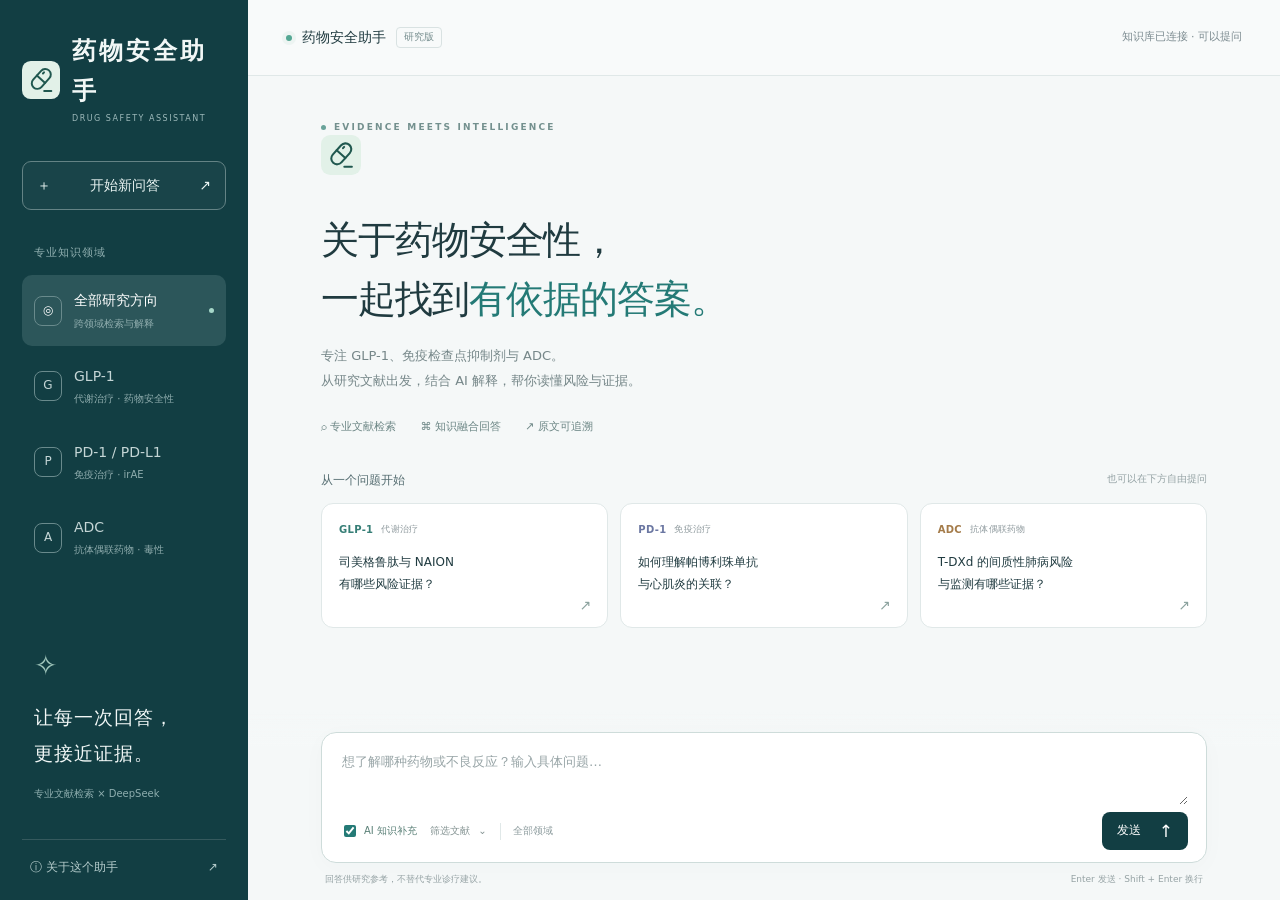
==== index.html @ 38038e97 "Update project name and visual identity" ====
<!doctype html>
<html lang="zh-CN">
<head><meta charset="utf-8"><meta name="viewport" content="width=device-width, initial-scale=1"><meta name="theme-color" content="#123e43"><title>药物安全助手</title><link rel="icon" type="image/svg+xml" href="data:image/svg+xml,%3Csvg%20xmlns%3D%22http%3A%2F%2Fwww.w3.org%2F2000%2Fsvg%22%20viewBox%3D%220%200%2048%2048%22%20width%3D%2240%22%20height%3D%2240%22%20aria-hidden%3D%22true%22%3E%3Crect%20width%3D%2248%22%20height%3D%2248%22%20rx%3D%2211%22%20fill%3D%22%23e2f1e8%22%2F%3E%3Cg%20fill%3D%22none%22%20stroke%3D%22%2320584f%22%20stroke-width%3D%222.5%22%20stroke-linejoin%3D%22round%22%20stroke-linecap%3D%22round%22%3E%3Cg%20transform%3D%22rotate%2842%2024%2023%29%22%3E%3Crect%20x%3D%2217%22%20y%3D%228%22%20width%3D%2214%22%20height%3D%2229%22%20rx%3D%227%22%2F%3E%3Cpath%20d%3D%22M17%2023h14m-10-7v-2%22%2F%3E%3C%2Fg%3E%3Cpath%20d%3D%22M28%2038h9%22%2F%3E%3C%2Fg%3E%3C%2Fsvg%3E"><link rel="stylesheet" href="./static/style.css?v=20261116b"></head>
<body>
<aside class="sidebar">
  <a class="brand" href="./" aria-label="药物安全助手首页"><svg xmlns="http://www.w3.org/2000/svg" viewBox="0 0 48 48" width="40" height="40" aria-hidden="true"><rect width="48" height="48" rx="11" fill="#e2f1e8"/><g fill="none" stroke="#20584f" stroke-width="2.5" stroke-linejoin="round" stroke-linecap="round"><g transform="rotate(42 24 23)"><rect x="17" y="8" width="14" height="29" rx="7"/><path d="M17 23h14m-10-7v-2"/></g><path d="M28 38h9"/></g></svg><span>药物安全助手<small>DRUG SAFETY ASSISTANT</small></span></a>
  <button id="new-chat" class="new-chat"><span>＋</span> 开始新问答 <span>↗</span></button>
  <div class="nav-label">专业知识领域</div>
  <nav aria-label="选择文献领域">
    <button data-category="" class="category selected" aria-pressed="true"><span class="nav-icon">◎</span><span>全部研究方向<small>跨领域检索与解释</small></span><span class="nav-dot"></span></button>
    <button data-category="GLP-1" class="category" aria-pressed="false"><span class="nav-icon">G</span><span>GLP-1<small>代谢治疗 · 药物安全性</small></span><span class="nav-dot"></span></button>
    <button data-category="PD-1/PD-L1" class="category" aria-pressed="false"><span class="nav-icon">P</span><span>PD-1 / PD-L1<small>免疫治疗 · irAE</small></span><span class="nav-dot"></span></button>
    <button data-category="ADC" class="category" aria-pressed="false"><span class="nav-icon">A</span><span>ADC<small>抗体偶联药物 · 毒性</small></span><span class="nav-dot"></span></button>
  </nav>
  <div class="sidebar-note"><span class="tiny-orbit">✧</span><p>让每一次回答，<br>更接近证据。</p><small>专业文献检索 × DeepSeek</small></div>
  <button id="settings" class="about-button">ⓘ 关于这个助手 <span>↗</span></button>
</aside>
<div class="app-shell">
  <header class="topbar"><div><span class="status-dot"></span><span>药物安全助手</span><span class="beta">研究版</span></div><span id="status" role="status">连接知识库中</span></header>
  <main id="main">
    <section id="welcome" class="welcome">
      <div class="eyebrow"><span></span> EVIDENCE MEETS INTELLIGENCE</div>
      <div aria-hidden="true"><svg xmlns="http://www.w3.org/2000/svg" viewBox="0 0 48 48" width="40" height="40" aria-hidden="true"><rect width="48" height="48" rx="11" fill="#e2f1e8"/><g fill="none" stroke="#20584f" stroke-width="2.5" stroke-linejoin="round" stroke-linecap="round"><g transform="rotate(42 24 23)"><rect x="17" y="8" width="14" height="29" rx="7"/><path d="M17 23h14m-10-7v-2"/></g><path d="M28 38h9"/></g></svg></div>
      <h1>关于药物安全性，<br>一起找到<span>有依据的答案。</span></h1>
      <p class="hero-copy">专注 GLP-1、免疫检查点抑制剂与 ADC。<br>从研究文献出发，结合 AI 解释，帮你读懂风险与证据。</p>
      <div class="capabilities"><span>⌕ 专业文献检索</span><span>⌘ 知识融合回答</span><span>↗ 原文可追溯</span></div>
      <div class="examples-heading">从一个问题开始 <span>也可以在下方自由提问</span></div>
      <div class="examples">
        <button data-question="司美格鲁肽与 NAION 风险有哪些研究证据？"><span class="topic">GLP-1 <i>代谢治疗</i></span><strong>司美格鲁肽与 NAION<br>有哪些风险证据？</strong><span class="example-arrow">↗</span></button>
        <button data-question="帕博利珠单抗与心肌炎有什么关联？"><span class="topic">PD-1 <i>免疫治疗</i></span><strong>如何理解帕博利珠单抗<br>与心肌炎的关联？</strong><span class="example-arrow">↗</span></button>
        <button data-question="T-DXd 与 ILD 风险及监测有哪些证据？"><span class="topic">ADC <i>抗体偶联药物</i></span><strong>T-DXd 的间质性肺病风险<br>与监测有哪些证据？</strong><span class="example-arrow">↗</span></button>
      </div>
    </section>
    <section id="conversation" aria-label="问答记录" aria-live="polite"></section>
  </main>
  <div class="composer-dock">
    <form id="form">
      <label class="sr-only" for="question">输入药物安全性问题</label>
      <textarea id="question" maxlength="2000" rows="2" placeholder="想了解哪种药物或不良反应？输入具体问题…" required></textarea>
      <div class="composer-controls"><div class="composer-options"><label class="fallback-option"><input id="allow-model" type="checkbox" checked><span>AI 知识补充</span></label><button id="filter-toggle" type="button" class="filter-toggle" aria-expanded="false">筛选文献 <span>⌄</span></button><span id="scope">全部领域</span></div><button id="submit" type="submit" aria-label="发送问题">发送 <span>↑</span></button></div>
      <div id="filters" hidden><label>发表年份 <input id="year-from" type="number" min="1900" max="2100" placeholder="起始年" aria-label="起始年份"> — <input id="year-to" type="number" min="1900" max="2100" placeholder="结束年" aria-label="结束年份"></label><span>仅筛选文献来源</span></div>
    </form>
    <div class="composer-note"><span id="message" role="status">回答供研究参考，不替代专业诊疗建议。</span><span class="keyboard-hint">Enter 发送 · Shift + Enter 换行</span></div>
  </div>
</div>
<dialog id="dialog"><form method="dialog"><span class="eyebrow">ABOUT THIS ASSISTANT</span><h2>从文献出发，让问题更清楚。</h2><p>药物安全助手专注 GLP-1、PD-1 / PD-L1 与 ADC 的药物安全性问题。优先检索已有文献，再由 DeepSeek 组织回答；有出处的结论附引用，点开可查看原文和 PDF 页码。</p><p>知识库未覆盖的部分允许模型补充，并在对应段落标注“知识补充”。这些内容没有经过当前文献库核验，也不是实时联网信息。引用与逐字引文检查不等于医学结论已获验证。</p><p>等待区展示实际处理阶段，不展示模型内部推理。本版本在浏览器中按关键词和药物别名检索，不运行原版向量模型。每次提问请写明药物与问题；本页保留本次问答记录，刷新后清空。</p><div id="connection-options" hidden><label for="api-url">后端地址</label><input id="api-url" type="url" placeholder="https://your-api.example.com"><button id="save" value="save">保存连接</button></div><button value="cancel" class="dialog-close">知道了</button></form></dialog>
<script src="./static/config.js?v=126d5b24" defer></script><script src="./static/static-client.mjs" type="module"></script><script src="./static/app.js?brand=v2&amp;v=pages1" defer></script>
</body></html>
---- static/style.css ----
:root{--ink:#203b40;--muted:#7c8b90;--teal:#247a76;--dark:#123e43;--line:#e0e8e8;--paper:#f5f8f8;--blue:#687bac;--font:Inter,"PingFang SC","Microsoft YaHei",system-ui,sans-serif}
*{box-sizing:border-box}body{margin:0;background:var(--paper);color:var(--ink);font:14px/1.65 var(--font)}button,input,textarea{font:inherit}button,a,input,textarea{ -webkit-tap-highlight-color:transparent}button{cursor:pointer}button:disabled{cursor:wait;opacity:.55}a{color:var(--teal)}button:focus-visible,a:focus-visible,textarea:focus-visible,input:focus-visible,summary:focus-visible{outline:3px solid #86bcb7;outline-offset:4px}[hidden]{display:none!important}.sidebar{position:fixed;inset:0 auto 0 0;width:248px;padding:32px 22px 22px;background:var(--dark);color:#f1f7f6;display:flex;flex-direction:column;z-index:5}.brand{display:flex;align-items:center;gap:12px;text-decoration:none;color:inherit;font-size:24px;font-weight:650;letter-spacing:3px}.brand small{display:block;font:8px/2 var(--font);letter-spacing:1.5px;color:#9db9ba}.brand-mark{display:grid;place-items:center;width:43px;height:43px;border:1px solid #7b9d9d;border-radius:13px;font-size:22px;letter-spacing:0;background:#ffffff08}.new-chat{margin:34px 0 34px;display:flex;justify-content:space-between;align-items:center;padding:12px 14px;border:1px solid #648385;border-radius:9px;background:#ffffff08;color:#eaf5f3}.new-chat:hover{background:#ffffff14}.nav-label{font-size:11px;letter-spacing:1px;color:#8faeaf;margin:0 12px 13px}.category{display:flex;align-items:center;gap:12px;width:100%;text-align:left;border:0;background:transparent;color:#c5d6d6;padding:14px 12px;border-radius:10px;margin-bottom:5px}.category small{display:block;color:#90adae;font-size:10px;margin-top:3px}.category.selected{background:#2c565a;color:#fff}.category:hover{background:#ffffff0c}.category.selected:hover{background:#2c565a}.nav-icon{width:28px;height:30px;display:grid;place-items:center;border:1px solid #698a8c;border-radius:8px;font-size:12px;font-weight:500}.nav-dot{margin-left:auto;width:5px;height:5px;border-radius:50%;background:transparent}.selected .nav-dot{background:#a6d7c9}.sidebar-note{margin-top:auto;padding:28px 12px 35px}.sidebar-note p{font-size:19px;line-height:1.9;font-weight:300;letter-spacing:1px;margin:10px 0}.sidebar-note small{font-size:10px;color:#8faeaf}.tiny-orbit{font-size:28px;color:#a1c7bd}.about-button{display:flex;justify-content:space-between;border:0;border-top:1px solid #35595d;background:none;color:#b4cbcb;padding:18px 8px 0;font-size:12px}.app-shell{margin-left:248px;min-height:100dvh}.topbar{height:76px;border-bottom:1px solid var(--line);display:flex;align-items:center;justify-content:space-between;padding:0 38px;background:#f8fafa;gap:12px}.topbar>div{display:flex;align-items:center;gap:10px}.status-dot{height:6px;width:6px;border-radius:50%;background:#54a793;box-shadow:0 0 0 4px #54a79312}.beta{font-size:10px;padding:1px 7px;color:#778e8f;border:1px solid #d9e2e2;border-radius:4px}#status{font-size:11px;color:var(--muted)}main{max-width:970px;margin:auto;padding:38px 42px 235px}.welcome{position:relative;padding-top:6px}.eyebrow{font-size:9px;font-weight:600;letter-spacing:2.2px;color:#73908e;display:flex;align-items:center;gap:8px}.eyebrow>span{height:5px;width:5px;background:#69a39a;border-radius:50%}.hero-emblem{position:absolute;right:24px;top:53px;width:106px;height:106px;display:grid;place-items:center;color:#4f8e87}.hero-emblem>span{font-size:68px;line-height:1;font-weight:200}.hero-emblem i{position:absolute;width:100px;height:100px;border:1px solid #a8c7c080;border-radius:36% 64% 54% 46%;transform:rotate(25deg)}.hero-emblem i:last-child{transform:rotate(90deg);width:84px;height:84px}h1{font-size:clamp(29px,3vw,42px);font-weight:500;line-height:1.55;letter-spacing:-1px;margin:28px 0 14px}h1 span{color:var(--teal)}.hero-copy{font-size:13px;color:#768789;line-height:1.95}.capabilities{display:flex;gap:24px;font-size:11px;color:#6c8685;margin-top:24px}.examples-heading{display:flex;justify-content:space-between;margin:35px 0 12px;font-size:12px;color:#546c70}.examples-heading>span{font-size:10px;color:#94a2a4}.examples{display:grid;grid-template-columns:repeat(3,1fr);gap:12px}.examples button{position:relative;background:#fff;border:1px solid var(--line);border-radius:12px;text-align:left;padding:18px 17px 32px;color:var(--ink);transition:transform .2s,border-color .2s,box-shadow .2s}.examples button:hover{transform:translateY(-3px);border-color:#8ab5ad;box-shadow:0 8px 24px #234b4507}.topic{font-size:10px;font-weight:600;letter-spacing:.3px;color:#367e76;display:flex;gap:8px;align-items:center}.topic i{font-style:normal;font-weight:400;font-size:9px;color:#8f9a9e}.examples button:nth-child(2) .topic{color:#6b77a2}.examples button:nth-child(3) .topic{color:#a47b49}.examples strong{display:block;font-size:12px;line-height:1.85;font-weight:450;margin-top:13px}.example-arrow{position:absolute;right:16px;bottom:10px;color:#8ba29e}.composer-dock{position:fixed;bottom:0;left:248px;right:0;padding:20px max(36px,calc((100vw - 248px - 886px)/2)) 13px;background:linear-gradient(0deg,var(--paper) 82%,#f5f8f800);z-index:4}#form{background:#fff;border:1px solid #cedcda;border-radius:15px;padding:16px 18px 12px;box-shadow:0 5px 25px #224a4306}textarea{border:0;resize:vertical;width:100%;min-height:56px;max-height:150px;outline:none!important;background:transparent;color:var(--ink);font-size:13px;line-height:1.7}textarea::placeholder{color:#98a5a7}#form:focus-within{border-color:#70a298;box-shadow:0 0 0 3px #76a89d0c}.composer-controls,.composer-options{display:flex;align-items:center;gap:14px;justify-content:space-between}.composer-options{gap:13px;justify-content:flex-start;font-size:10px;color:#819392}.fallback-option{display:flex;align-items:center;gap:5px;color:#597f76;cursor:pointer}.fallback-option input{accent-color:var(--teal);width:12px;height:12px}.filter-toggle{border:0;background:none;color:#859493;font-size:10px;padding:0}.filter-toggle span{padding-left:5px}#scope{border-left:1px solid var(--line);padding-left:12px;color:#8c9b9d}#submit{border:0;border-radius:8px;background:var(--dark);color:#fff;padding:9px 15px;font-size:12px;display:flex;align-items:center;gap:18px}#submit:hover{background:#21615f}#submit span{font-size:17px;line-height:1}.composer-note{display:flex;justify-content:space-between;gap:14px;font-size:9px;color:#96a3a5;margin-top:9px;padding:0 4px}#message.error{color:#ac4848}.keyboard-hint{white-space:nowrap}#filters{border-top:1px solid var(--line);margin-top:12px;padding-top:12px;font-size:10px;color:var(--muted);display:flex;gap:12px;align-items:center}#filters input{width:78px;padding:4px;border:1px solid var(--line);border-radius:4px;font-size:11px}#conversation:empty{display:none}.turn{margin:12px 0 45px;animation:appear .25s ease}.question-row{display:flex;justify-content:flex-end;margin-bottom:25px}.user-question{max-width:90%;background:#e7eeec;padding:13px 19px;border-radius:15px 15px 3px 15px;font-size:14px;white-space:pre-wrap;overflow-wrap:anywhere;margin:0}.assistant-heading{display:flex;align-items:center;gap:10px;margin-bottom:14px;font-size:13px;font-weight:600}.assistant-avatar{width:27px;height:27px;background:var(--dark);border-radius:8px;color:white;display:grid;place-items:center;font-size:16px}.assistant-heading small{margin-left:auto;font-size:10px;color:#99a6a7;font-weight:400}.answer-content{padding-left:37px;font-size:14px;line-height:1.95;overflow-wrap:anywhere}.claim{margin:0 0 18px}.cite{display:inline-flex;vertical-align:super;font-size:9px;line-height:1.6;margin-left:5px;padding:0 5px;color:#24766e;background:#e3efeb;border:1px solid #cde1da;border-radius:4px}.knowledge-inline{margin:0 0 18px}.knowledge-tag{display:inline-block;font-size:9px;line-height:1.7;color:#6f7fa3;background:#eaf0f8;border-radius:4px;padding:1px 6px;margin-right:7px;vertical-align:middle;cursor:help}.answer-caveat{font-size:11px;line-height:1.8;color:#889797;border-top:1px solid var(--line);padding-top:12px}.sources{margin-top:23px;border:1px solid #dae5e2;border-radius:10px;background:#fafdfe;overflow:hidden}.sources>summary{cursor:pointer;padding:13px 16px;font-size:12px;color:#50756e;list-style:none;display:flex;justify-content:space-between}.sources>summary:after{content:"展开 ↗";font-size:10px;color:#7f9690}.sources[open]>summary:after{content:"收起 ⌃"}.source-list{padding:0 16px 8px}.source-card{padding:16px 0;border-top:1px solid var(--line);scroll-margin-top:25px}.source-title{font-size:12px;line-height:1.7;font-weight:500;color:#38585c}.badge{font-size:10px;font-weight:600;color:#528b7f;margin-right:7px}.source-meta{font-size:10px;color:#97a3a5;margin-top:5px;overflow-wrap:anywhere}.quote{font-size:11px;color:#708487;line-height:1.9;border-left:2px solid #cbdfd8;padding-left:12px;margin:12px 0;max-height:200px;overflow:auto;white-space:pre-wrap}.pdf-link{font-size:11px;text-decoration:none}.source-notice{font-size:11px;color:#8c9697;padding-bottom:10px}.progress-panel{margin-left:37px;border:1px solid #dce7e3;border-radius:12px;padding:18px 20px;background:#fcfefe}.progress-title{display:flex;align-items:center;gap:10px;font-size:13px;color:#4d7970}.pulse{width:12px;height:12px;border:2px solid #c5ddd4;border-top-color:#408a77;border-radius:50%;animation:spin 1s linear infinite}.elapsed{margin-left:auto;font-size:10px;color:#91a49e}.progress-steps{display:flex;gap:20px;margin-top:17px;font-size:11px;color:#adb9b6}.progress-steps span{display:flex;align-items:center;gap:6px}.step-dot{width:5px;height:5px;background:#d4dfdb;border-radius:50%}.progress-steps .active{color:#397d6e}.active .step-dot{background:#4c947e}.progress-steps .done{color:#71988d}.done .step-dot{background:#99b8ad}.progress-detail{font-size:11px;color:#819891;margin:14px 0 0}.skeleton{height:7px;background:#edf3f0;border-radius:5px;margin-top:18px;position:relative;overflow:hidden;width:95%}.skeleton.short{width:65%;margin-top:10px}.skeleton:after{content:"";position:absolute;inset:0;transform:translateX(-100%);background:linear-gradient(90deg,transparent,#dcebe5,transparent);animation:shimmer 2s infinite}.turn-error{padding-left:37px;color:#a45a52;font-size:13px}.retry-button{margin-left:10px;border:1px solid #d8bdb6;border-radius:5px;color:#945a51;background:transparent;padding:3px 9px}.sr-only{position:absolute;width:1px;height:1px;padding:0;margin:-1px;overflow:hidden;clip:rect(0,0,0,0);white-space:nowrap;border:0}dialog{max-width:520px;width:calc(100% - 32px);border:1px solid var(--line);border-radius:16px;padding:30px;color:var(--ink);box-shadow:0 24px 90px #0b32332a}dialog::backdrop{background:#163c3e55;backdrop-filter:blur(3px)}dialog h2{font-size:20px;font-weight:500;margin:20px 0}dialog p{font-size:12px;color:#7d8d91}dialog input{width:100%;padding:8px;border:1px solid var(--line)}.dialog-close{background:var(--dark);color:white;border:0;border-radius:7px;padding:8px 19px;margin-top:12px}
@keyframes spin{to{transform:rotate(360deg)}}@keyframes shimmer{to{transform:translateX(100%)}}@keyframes appear{from{opacity:0;transform:translateY(7px)}to{opacity:1;transform:translateY(0)}}
@media(min-width:1500px){main{padding-top:65px}.examples-heading{margin-top:48px}.hero-copy{font-size:14px}}
@media(max-width:1100px){.sidebar{width:208px;padding:26px 16px 20px}.app-shell{margin-left:208px}.composer-dock{left:208px;padding-left:30px;padding-right:30px}main{padding-left:30px;padding-right:30px}.hero-emblem{right:0;width:70px;height:70px;opacity:.6;top:60px}.hero-emblem i{width:72px;height:72px}.hero-emblem i:last-child{width:60px;height:60px}.hero-emblem>span{font-size:48px}.examples button{padding:15px 12px 28px}.topic i{display:none}}
@media(max-width:760px){.sidebar{position:relative;width:100%;height:auto;padding:15px 20px 10px;background:var(--paper);color:var(--dark);border-bottom:1px solid var(--line)}.brand{font-size:20px;letter-spacing:2px}.brand-mark{height:32px;width:32px;font-size:18px;border-color:#9fbab4}.brand small{font-size:7px;color:#8b9f9a}.new-chat{position:absolute;right:20px;top:16px;margin:0;padding:7px 11px;color:var(--dark);border-color:#c9dad5;font-size:11px;gap:12px}.nav-label,.sidebar-note,.about-button{display:none}nav{display:flex;gap:6px;margin-top:18px;overflow-x:auto}.category{width:auto;flex:1;justify-content:center;white-space:nowrap;margin:0;padding:7px 9px;font-size:10px;border:1px solid #dce7e3;color:#6f8982;border-radius:6px;gap:4px}.category.selected,.category.selected:hover{background:var(--dark);color:white}.category small,.nav-icon,.nav-dot{display:none}.app-shell{margin:0}.topbar{height:46px;padding:0 20px;font-size:11px;border:0}.topbar .beta{display:none}#status{font-size:9px}.composer-dock{left:0;padding:16px 16px 12px}main{padding:26px 24px 220px}.hero-emblem{display:none}h1{font-size:29px;margin-top:24px;letter-spacing:-1px}.hero-copy{font-size:12px}.eyebrow{font-size:8px;letter-spacing:1.4px}.capabilities{gap:15px;font-size:9px;margin-top:20px}.examples-heading{margin-top:30px;font-size:11px}.examples-heading>span{font-size:9px}.examples{grid-template-columns:1fr;gap:8px}.examples button{padding:12px 14px;display:flex;align-items:center;gap:17px;border-radius:8px}.examples strong{font-size:11px;margin:0;line-height:1.7}.examples strong br{display:none}.topic{min-width:40px;font-size:10px}.example-arrow{position:static;margin-left:auto}.composer-options{gap:9px}#scope{display:none}.composer-controls{gap:8px}#submit{gap:10px;padding:8px 12px}#form{padding:13px 13px 10px}textarea{font-size:12px}.keyboard-hint{display:none}.composer-note{font-size:8px;justify-content:center}.answer-content{padding-left:0;font-size:13px}.progress-panel{margin-left:0;padding:15px}.progress-steps{gap:14px;font-size:10px}.assistant-heading{font-size:12px}.user-question{font-size:13px}.source-list{padding-left:13px;padding-right:13px}.turn-error{padding-left:0}}
@media(prefers-reduced-motion:reduce){*,*:before,*:after{animation:none!important;transition:none!important;scroll-behavior:auto!important}}
@media(min-width:761px) and (max-height:800px){main{padding-top:20px}.welcome{padding-top:0}h1{font-size:35px;line-height:1.4;margin:20px 0 10px}.hero-copy{margin:10px 0}.capabilities{margin-top:16px}.examples-heading{margin-top:22px}.examples button{padding-top:14px;padding-bottom:25px}.examples strong{margin-top:9px}.sidebar-note{display:none}.about-button{margin-top:auto}}
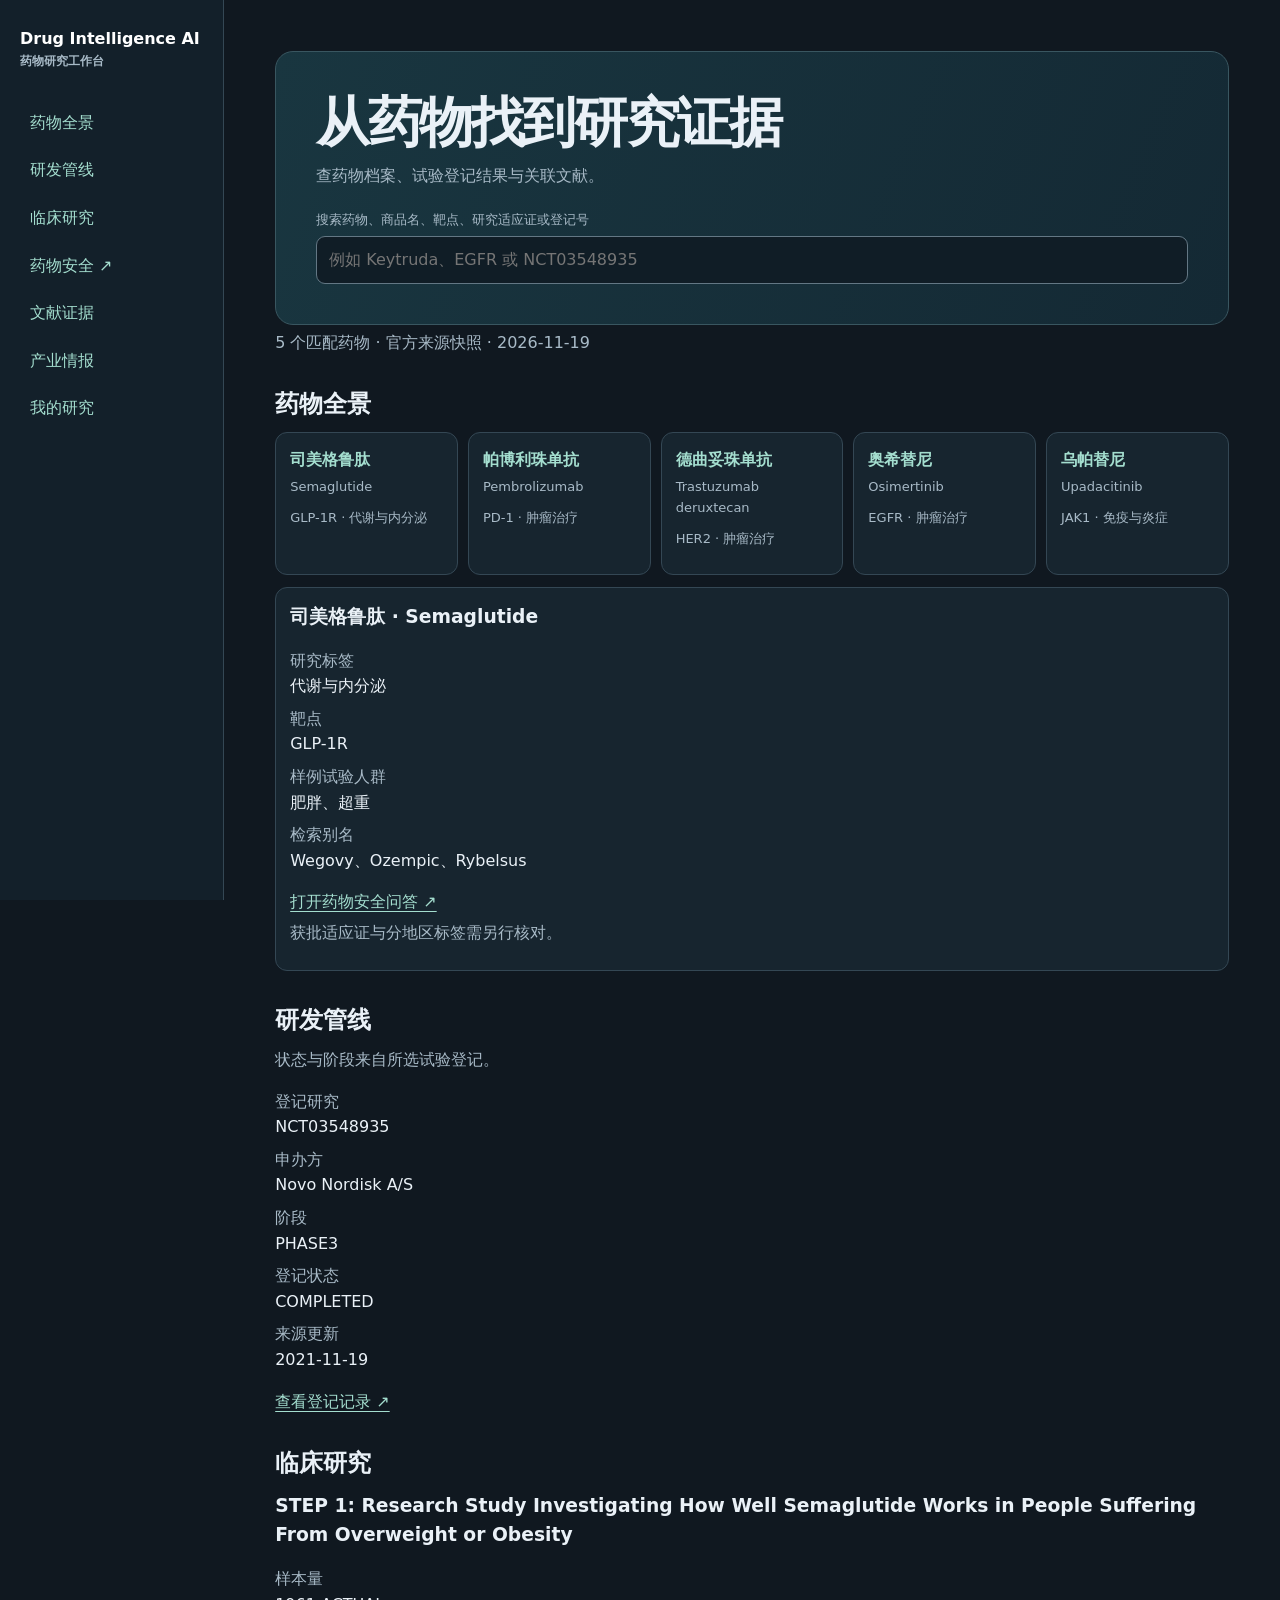
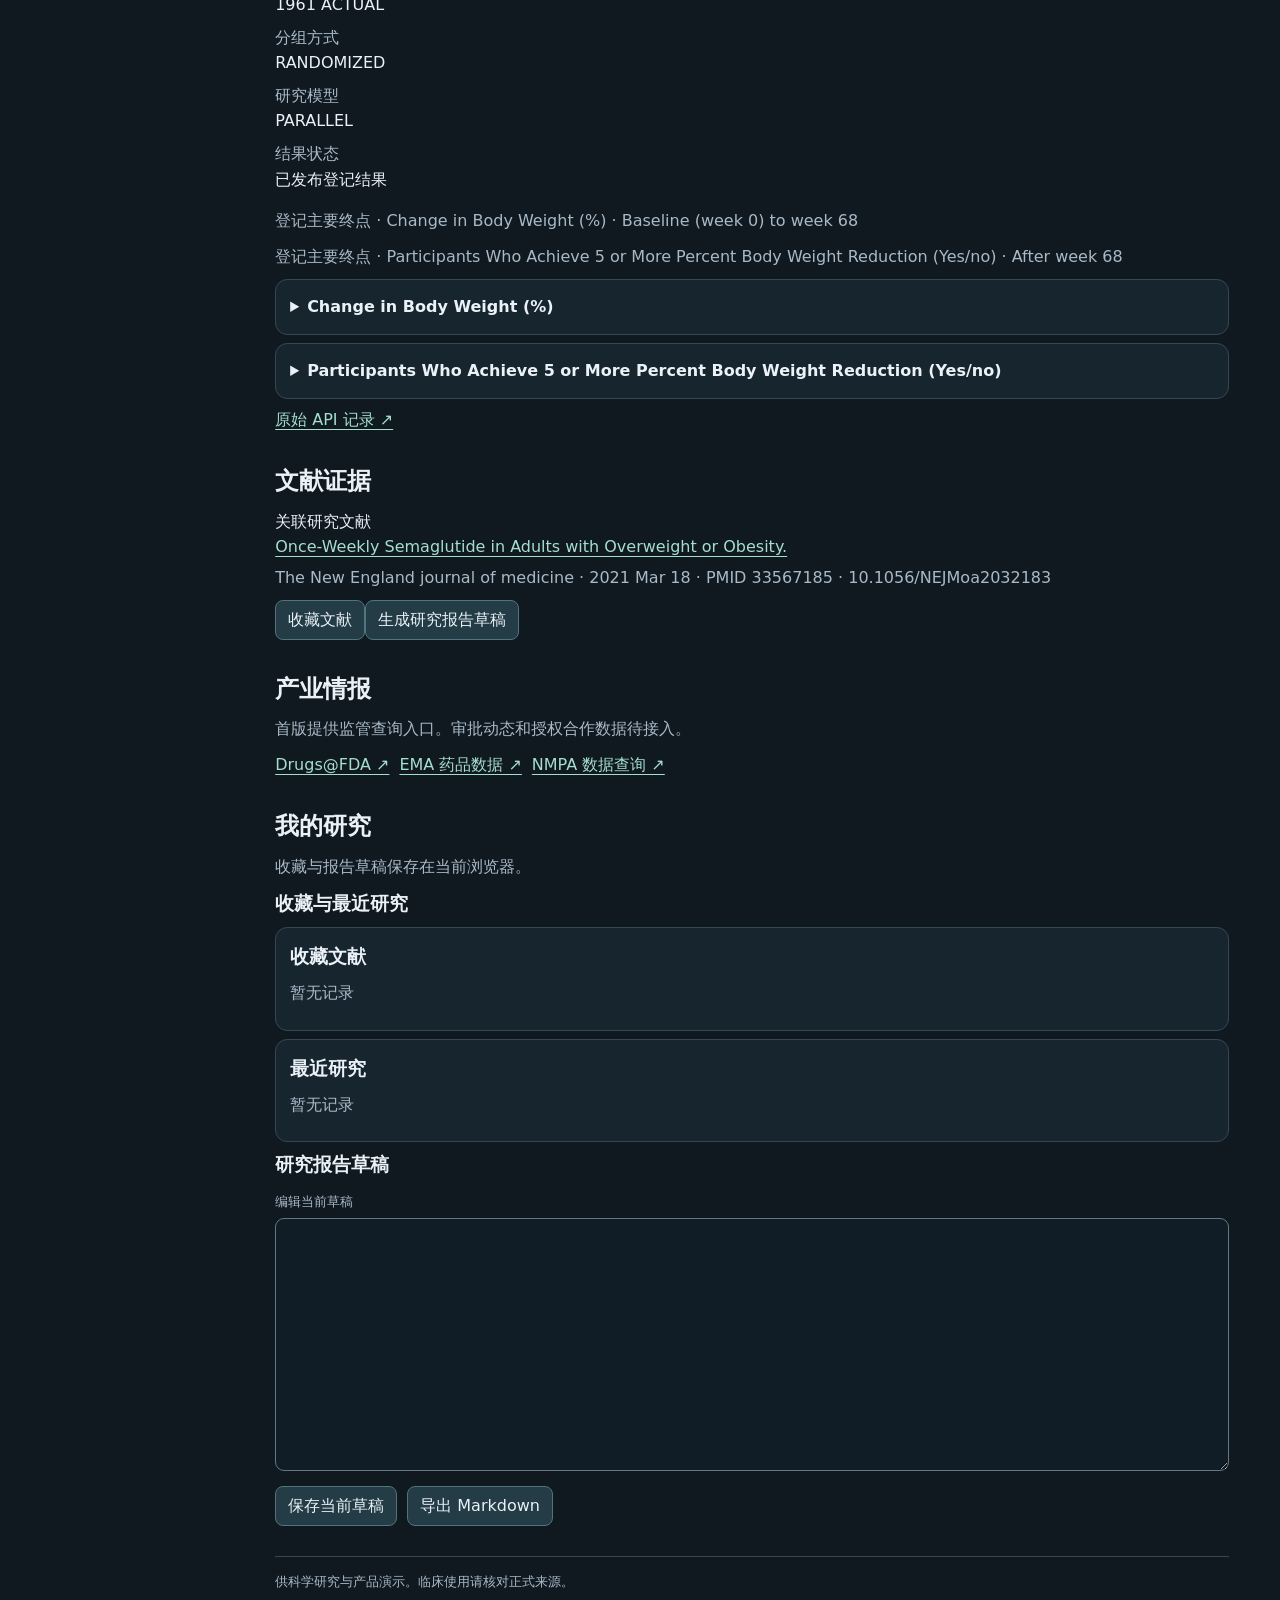
==== commit de423e83: "Launch Drug Intelligence AI research workspace" ====
--- a/index.html
+++ b/index.html
@@ -1,48 +1,38 @@
 <!doctype html>
 <html lang="zh-CN">
-<head><meta charset="utf-8"><meta name="viewport" content="width=device-width, initial-scale=1"><meta name="theme-color" content="#123e43"><title>药物安全助手</title><link rel="icon" type="image/svg+xml" href="data:image/svg+xml,%3Csvg%20xmlns%3D%22http%3A%2F%2Fwww.w3.org%2F2000%2Fsvg%22%20viewBox%3D%220%200%2048%2048%22%20width%3D%2240%22%20height%3D%2240%22%20aria-hidden%3D%22true%22%3E%3Crect%20width%3D%2248%22%20height%3D%2248%22%20rx%3D%2211%22%20fill%3D%22%23e2f1e8%22%2F%3E%3Cg%20fill%3D%22none%22%20stroke%3D%22%2320584f%22%20stroke-width%3D%222.5%22%20stroke-linejoin%3D%22round%22%20stroke-linecap%3D%22round%22%3E%3Cg%20transform%3D%22rotate%2842%2024%2023%29%22%3E%3Crect%20x%3D%2217%22%20y%3D%228%22%20width%3D%2214%22%20height%3D%2229%22%20rx%3D%227%22%2F%3E%3Cpath%20d%3D%22M17%2023h14m-10-7v-2%22%2F%3E%3C%2Fg%3E%3Cpath%20d%3D%22M28%2038h9%22%2F%3E%3C%2Fg%3E%3C%2Fsvg%3E"><link rel="stylesheet" href="./static/style.css?v=20261116b"></head>
+<head>
+<meta charset="utf-8">
+<meta name="viewport" content="width=device-width, initial-scale=1">
+<meta name="theme-color" content="#101a23">
+<title>Drug Intelligence AI · 药物研究工作台</title>
+<link rel="stylesheet" href="./research/workspace.css">
+<script type="module" src="./research/workspace.js"></script>
+</head>
 <body>
-<aside class="sidebar">
-  <a class="brand" href="./" aria-label="药物安全助手首页"><svg xmlns="http://www.w3.org/2000/svg" viewBox="0 0 48 48" width="40" height="40" aria-hidden="true"><rect width="48" height="48" rx="11" fill="#e2f1e8"/><g fill="none" stroke="#20584f" stroke-width="2.5" stroke-linejoin="round" stroke-linecap="round"><g transform="rotate(42 24 23)"><rect x="17" y="8" width="14" height="29" rx="7"/><path d="M17 23h14m-10-7v-2"/></g><path d="M28 38h9"/></g></svg><span>药物安全助手<small>DRUG SAFETY ASSISTANT</small></span></a>
-  <button id="new-chat" class="new-chat"><span>＋</span> 开始新问答 <span>↗</span></button>
-  <div class="nav-label">专业知识领域</div>
-  <nav aria-label="选择文献领域">
-    <button data-category="" class="category selected" aria-pressed="true"><span class="nav-icon">◎</span><span>全部研究方向<small>跨领域检索与解释</small></span><span class="nav-dot"></span></button>
-    <button data-category="GLP-1" class="category" aria-pressed="false"><span class="nav-icon">G</span><span>GLP-1<small>代谢治疗 · 药物安全性</small></span><span class="nav-dot"></span></button>
-    <button data-category="PD-1/PD-L1" class="category" aria-pressed="false"><span class="nav-icon">P</span><span>PD-1 / PD-L1<small>免疫治疗 · irAE</small></span><span class="nav-dot"></span></button>
-    <button data-category="ADC" class="category" aria-pressed="false"><span class="nav-icon">A</span><span>ADC<small>抗体偶联药物 · 毒性</small></span><span class="nav-dot"></span></button>
-  </nav>
-  <div class="sidebar-note"><span class="tiny-orbit">✧</span><p>让每一次回答，<br>更接近证据。</p><small>专业文献检索 × DeepSeek</small></div>
-  <button id="settings" class="about-button">ⓘ 关于这个助手 <span>↗</span></button>
+<aside>
+<a class="brand" href="#">Drug Intelligence AI<span>药物研究工作台</span></a>
+<nav aria-label="研究模块">
+<a href="#explorer">药物全景</a><a href="#pipeline">研发管线</a>
+<a href="#trials">临床研究</a><a href="./safety.html">药物安全 ↗</a>
+<a href="#literature">文献证据</a><a href="#industry">产业情报</a>
+<a href="#saved">我的研究</a>
+</nav>
 </aside>
-<div class="app-shell">
-  <header class="topbar"><div><span class="status-dot"></span><span>药物安全助手</span><span class="beta">研究版</span></div><span id="status" role="status">连接知识库中</span></header>
-  <main id="main">
-    <section id="welcome" class="welcome">
-      <div class="eyebrow"><span></span> EVIDENCE MEETS INTELLIGENCE</div>
-      <div aria-hidden="true"><svg xmlns="http://www.w3.org/2000/svg" viewBox="0 0 48 48" width="40" height="40" aria-hidden="true"><rect width="48" height="48" rx="11" fill="#e2f1e8"/><g fill="none" stroke="#20584f" stroke-width="2.5" stroke-linejoin="round" stroke-linecap="round"><g transform="rotate(42 24 23)"><rect x="17" y="8" width="14" height="29" rx="7"/><path d="M17 23h14m-10-7v-2"/></g><path d="M28 38h9"/></g></svg></div>
-      <h1>关于药物安全性，<br>一起找到<span>有依据的答案。</span></h1>
-      <p class="hero-copy">专注 GLP-1、免疫检查点抑制剂与 ADC。<br>从研究文献出发，结合 AI 解释，帮你读懂风险与证据。</p>
-      <div class="capabilities"><span>⌕ 专业文献检索</span><span>⌘ 知识融合回答</span><span>↗ 原文可追溯</span></div>
-      <div class="examples-heading">从一个问题开始 <span>也可以在下方自由提问</span></div>
-      <div class="examples">
-        <button data-question="司美格鲁肽与 NAION 风险有哪些研究证据？"><span class="topic">GLP-1 <i>代谢治疗</i></span><strong>司美格鲁肽与 NAION<br>有哪些风险证据？</strong><span class="example-arrow">↗</span></button>
-        <button data-question="帕博利珠单抗与心肌炎有什么关联？"><span class="topic">PD-1 <i>免疫治疗</i></span><strong>如何理解帕博利珠单抗<br>与心肌炎的关联？</strong><span class="example-arrow">↗</span></button>
-        <button data-question="T-DXd 与 ILD 风险及监测有哪些证据？"><span class="topic">ADC <i>抗体偶联药物</i></span><strong>T-DXd 的间质性肺病风险<br>与监测有哪些证据？</strong><span class="example-arrow">↗</span></button>
-      </div>
-    </section>
-    <section id="conversation" aria-label="问答记录" aria-live="polite"></section>
-  </main>
-  <div class="composer-dock">
-    <form id="form">
-      <label class="sr-only" for="question">输入药物安全性问题</label>
-      <textarea id="question" maxlength="2000" rows="2" placeholder="想了解哪种药物或不良反应？输入具体问题…" required></textarea>
-      <div class="composer-controls"><div class="composer-options"><label class="fallback-option"><input id="allow-model" type="checkbox" checked><span>AI 知识补充</span></label><button id="filter-toggle" type="button" class="filter-toggle" aria-expanded="false">筛选文献 <span>⌄</span></button><span id="scope">全部领域</span></div><button id="submit" type="submit" aria-label="发送问题">发送 <span>↑</span></button></div>
-      <div id="filters" hidden><label>发表年份 <input id="year-from" type="number" min="1900" max="2100" placeholder="起始年" aria-label="起始年份"> — <input id="year-to" type="number" min="1900" max="2100" placeholder="结束年" aria-label="结束年份"></label><span>仅筛选文献来源</span></div>
-    </form>
-    <div class="composer-note"><span id="message" role="status">回答供研究参考，不替代专业诊疗建议。</span><span class="keyboard-hint">Enter 发送 · Shift + Enter 换行</span></div>
-  </div>
-</div>
-<dialog id="dialog"><form method="dialog"><span class="eyebrow">ABOUT THIS ASSISTANT</span><h2>从文献出发，让问题更清楚。</h2><p>药物安全助手专注 GLP-1、PD-1 / PD-L1 与 ADC 的药物安全性问题。优先检索已有文献，再由 DeepSeek 组织回答；有出处的结论附引用，点开可查看原文和 PDF 页码。</p><p>知识库未覆盖的部分允许模型补充，并在对应段落标注“知识补充”。这些内容没有经过当前文献库核验，也不是实时联网信息。引用与逐字引文检查不等于医学结论已获验证。</p><p>等待区展示实际处理阶段，不展示模型内部推理。本版本在浏览器中按关键词和药物别名检索，不运行原版向量模型。每次提问请写明药物与问题；本页保留本次问答记录，刷新后清空。</p><div id="connection-options" hidden><label for="api-url">后端地址</label><input id="api-url" type="url" placeholder="https://your-api.example.com"><button id="save" value="save">保存连接</button></div><button value="cancel" class="dialog-close">知道了</button></form></dialog>
-<script src="./static/config.js?v=126d5b24" defer></script><script src="./static/static-client.mjs" type="module"></script><script src="./static/app.js?brand=v2&amp;v=pages1" defer></script>
-</body></html>
+<main>
+<header class="intro">
+<h1>从药物找到研究证据</h1>
+<p>查药物档案、试验登记结果与关联文献。</p>
+<label for="search">搜索药物、商品名、靶点、研究适应证或登记号</label>
+<input id="search" type="search" placeholder="例如 Keytruda、EGFR 或 NCT03548935">
+</header>
+<p id="status" role="status">正在读取数据…</p>
+<section id="explorer"><h2>药物全景</h2><div id="drugs" class="cards"></div><div id="profile" tabindex="-1"></div></section>
+<section id="pipeline"><h2>研发管线</h2><p>状态与阶段来自所选试验登记。</p><div id="pipeline-data"></div></section>
+<section id="trials"><h2>临床研究</h2><div id="trial-data"></div></section>
+<section id="literature"><h2>文献证据</h2><div id="papers"></div></section>
+<section id="industry"><h2>产业情报</h2><p>首版提供监管查询入口。审批动态和授权合作数据待接入。</p><div class="links"><a href="https://www.accessdata.fda.gov/scripts/cder/daf/">Drugs@FDA ↗</a><a href="https://www.ema.europa.eu/en/medicines/download-medicine-data">EMA 药品数据 ↗</a><a href="https://www.nmpa.gov.cn/datasearch/home-index.html">NMPA 数据查询 ↗</a></div></section>
+<section id="saved"><h2>我的研究</h2><p>收藏与报告草稿保存在当前浏览器。</p><h3>收藏与最近研究</h3><div id="library"></div><h3>研究报告草稿</h3><div id="reports"></div><label for="draft">编辑当前草稿</label><textarea id="draft" rows="9"></textarea><div class="links"><button type="button" id="save-report">保存当前草稿</button><button type="button" id="download">导出 Markdown</button></div><p id="save-status" role="status"></p></section>
+<footer>供科学研究与产品演示。临床使用请核对正式来源。</footer>
+</main>
+</body>
+</html>
--- a/research/workspace.css
+++ b/research/workspace.css
@@ -0,0 +1,5 @@
+:root{color-scheme:dark;font:16px/1.6 system-ui,"PingFang SC",sans-serif;background:#101820;color:#eaf1f7;--muted:#a8bac7;--line:#344754;--accent:#a4decf}
+*{box-sizing:border-box}body{margin:0;display:grid;grid-template-columns:224px minmax(0,1fr);min-height:100vh}aside{padding:26px 20px;border-right:1px solid var(--line);position:sticky;top:0;height:100vh;background:#13202a}.brand{font-weight:750;text-decoration:none;color:#fff;display:block}.brand span{display:block;color:var(--muted);font-size:12px}nav{display:grid;gap:4px;margin-top:30px}nav a{padding:9px 10px;border-radius:8px;text-decoration:none}nav a:hover,nav a:focus-visible{background:#253743}a{color:var(--accent);text-underline-offset:4px}
+main{max-width:1220px;width:100%;padding:clamp(18px,4vw,54px);margin:0 auto;min-width:0}.intro{padding:clamp(18px,4vw,40px);border:1px solid #395660;background:linear-gradient(112deg,#193640,#142934);border-radius:18px}h1{font-size:clamp(26px,5vw,54px);line-height:1.16;letter-spacing:-.045em;margin:0}.intro p{margin:8px 0 22px}label{display:block;font-size:13px;color:var(--muted);margin:12px 0 5px}input,textarea{width:100%;background:#101d26;border:1px solid #637784;border-radius:9px;padding:10px 12px;color:inherit;font:inherit}button{background:#233c46;border:1px solid #52747c;border-radius:8px;color:inherit;font:inherit;padding:6px 12px;cursor:pointer}button:hover{background:#325460}a:focus-visible,button:focus-visible,input:focus-visible,textarea:focus-visible{outline:2px solid var(--accent);outline-offset:3px}
+section{margin:30px 0;scroll-margin-top:24px}h2,h3{margin:0 0 8px}p{margin:5px 0 10px;color:var(--muted)}.cards{display:grid;grid-template-columns:repeat(auto-fit,minmax(min(170px,100%),1fr));gap:10px}.card,#profile:not(:empty),details,.record{padding:14px;border:1px solid var(--line);border-radius:12px;background:#17252f;overflow-wrap:anywhere}.card button{border:0;padding:0;background:transparent;font-weight:700;text-align:left;color:var(--accent)}.card p{font-size:13px}#profile:not(:empty){margin-top:12px}.record,details{margin:8px 0}.record a{overflow-wrap:anywhere}.links,.record-actions{display:flex;align-items:center;gap:10px;flex-wrap:wrap;margin-top:8px}summary{cursor:pointer;font-weight:650}dt{color:var(--muted)}dd{margin:0 0 7px}footer{font-size:13px;color:var(--muted);border-top:1px solid var(--line);padding-top:15px}
+@media(max-width:740px){body{display:block}aside{position:static;height:auto;border:0;border-bottom:1px solid var(--line);padding:14px}nav{display:flex;flex-wrap:wrap;margin-top:10px;gap:3px}nav a{font-size:13px;padding:5px 8px}}
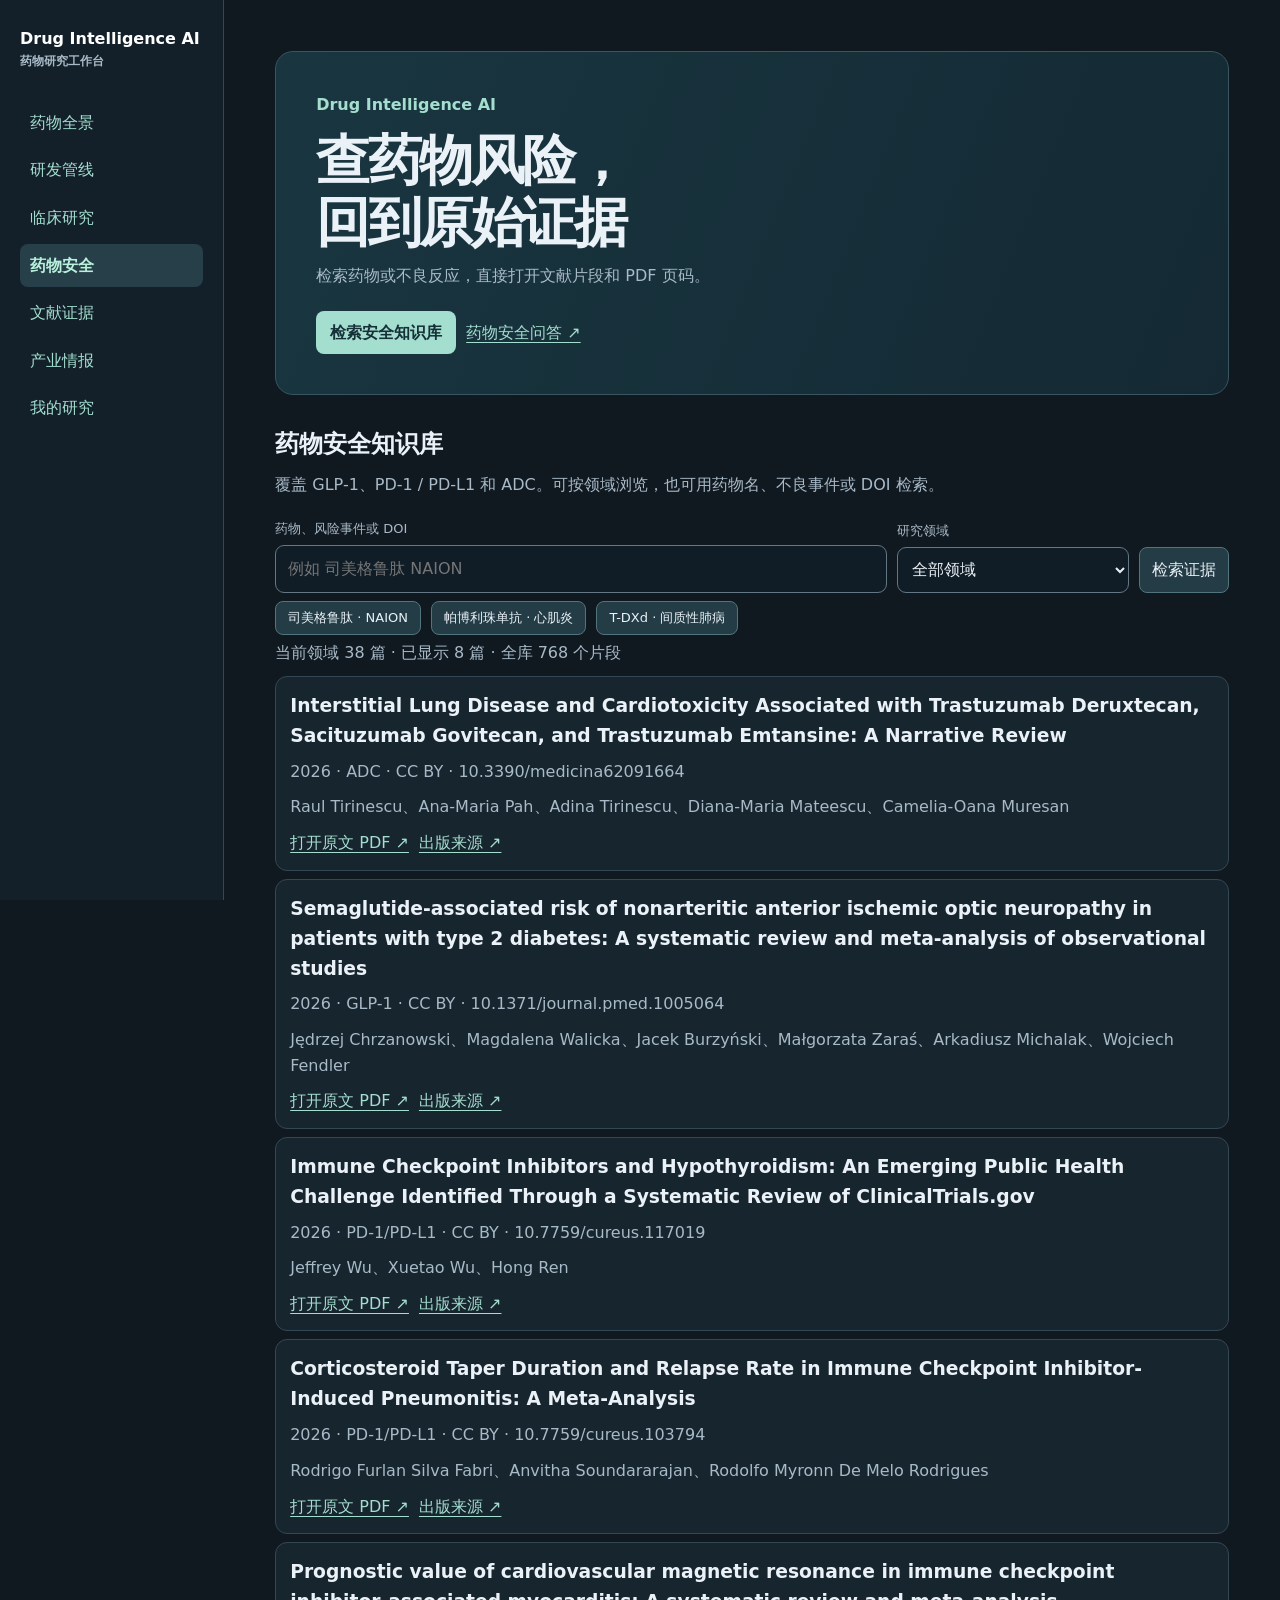
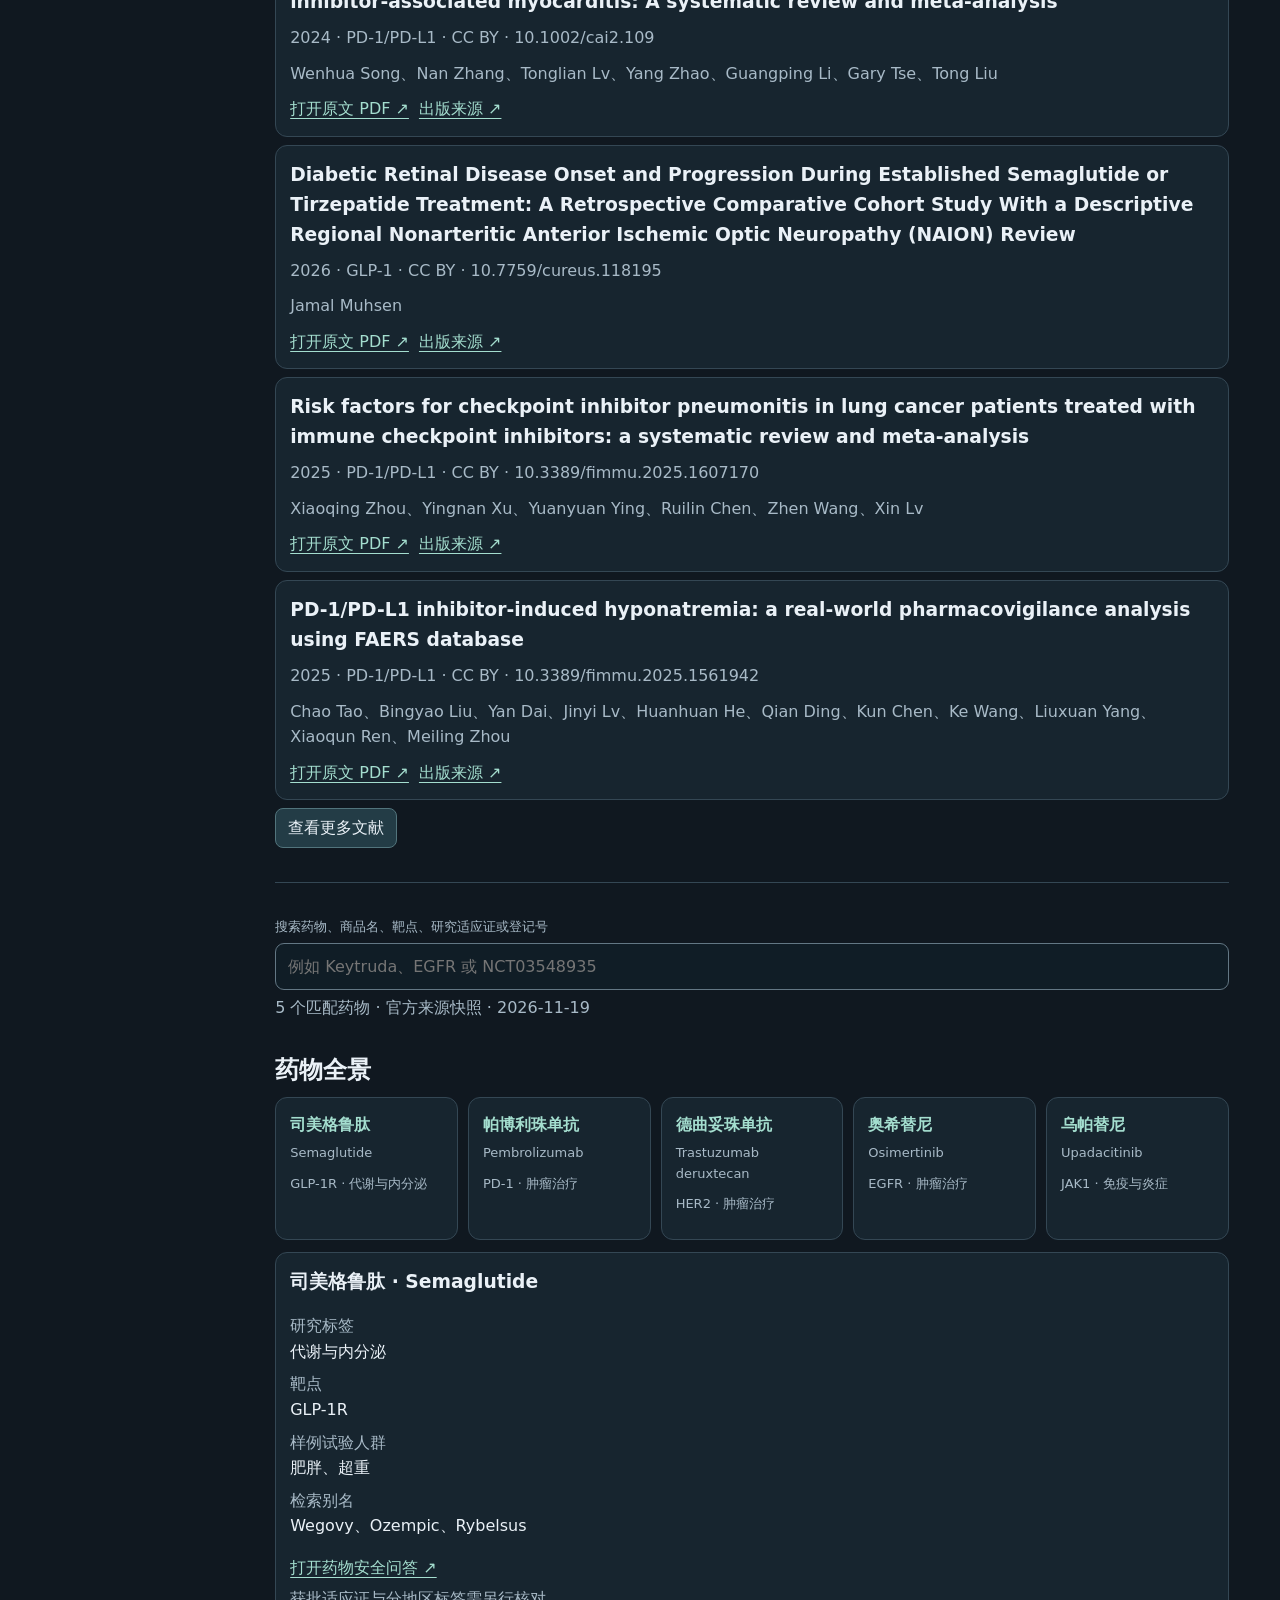
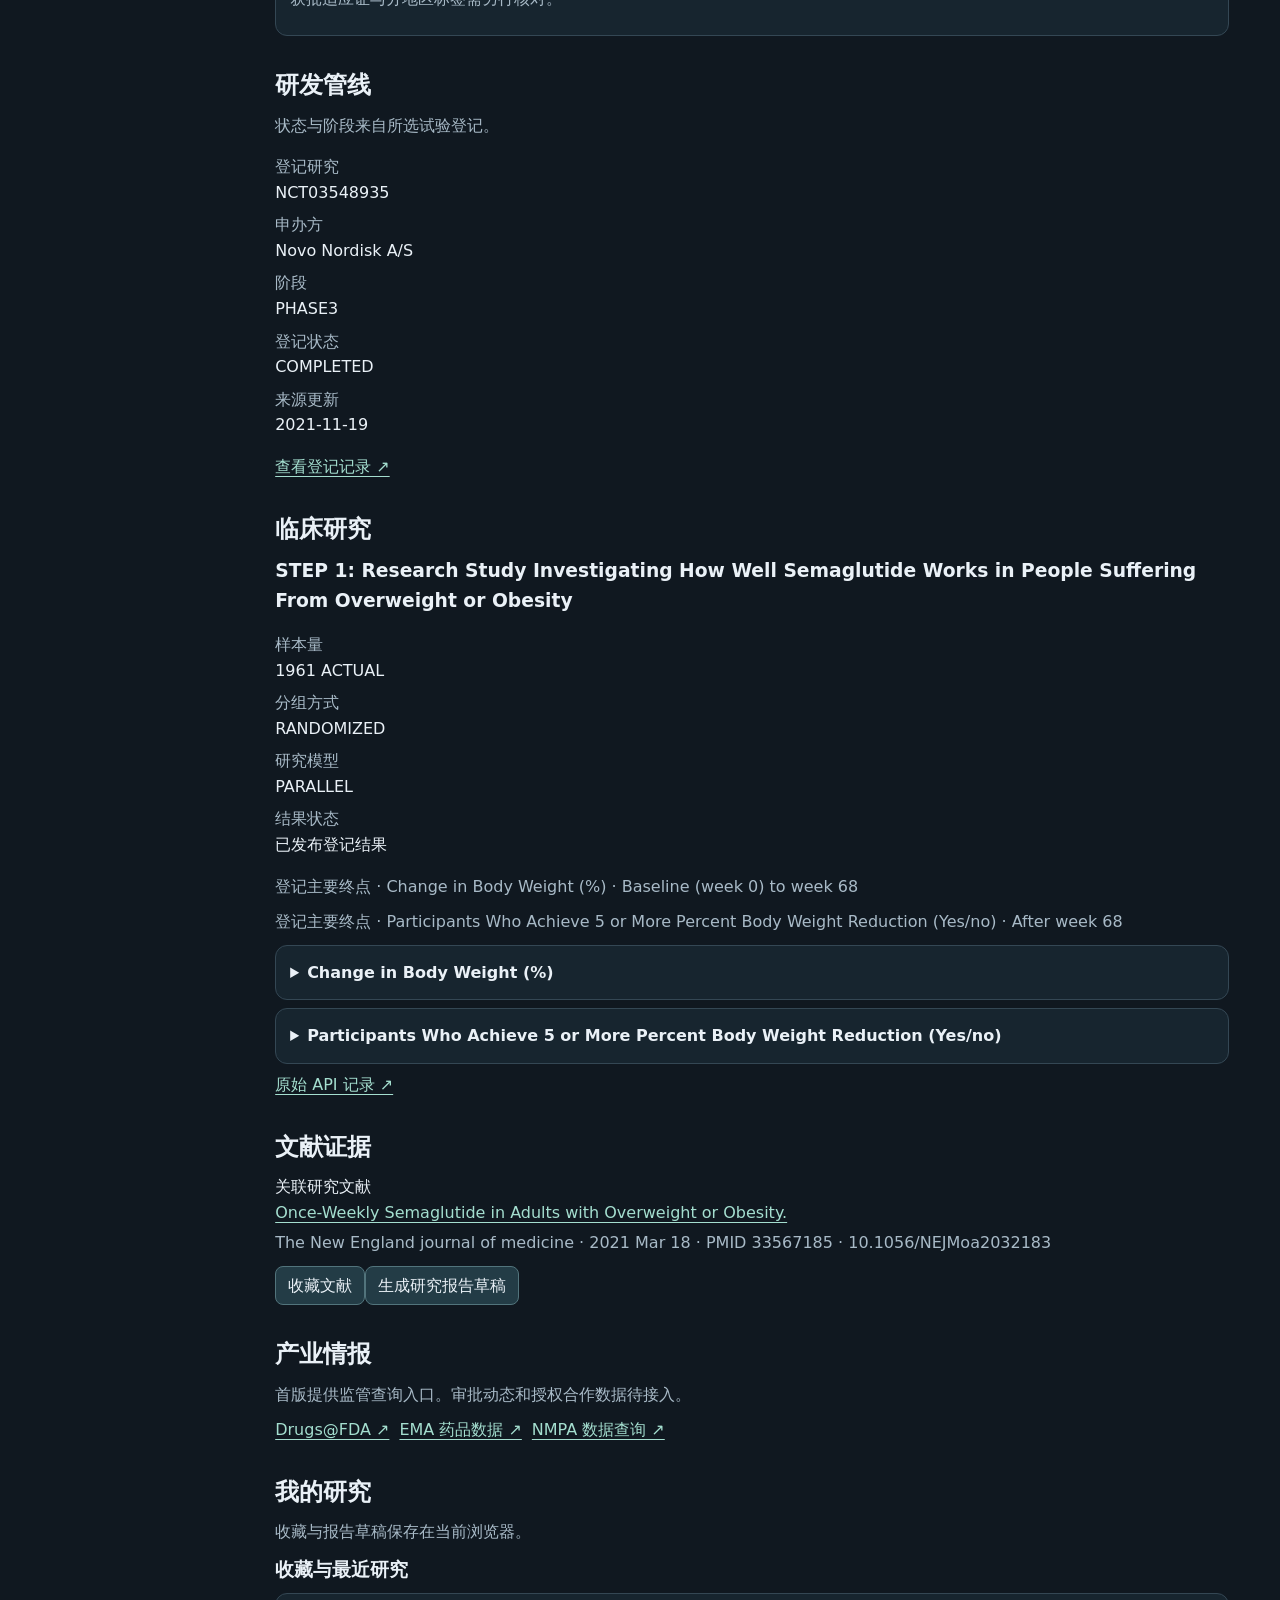
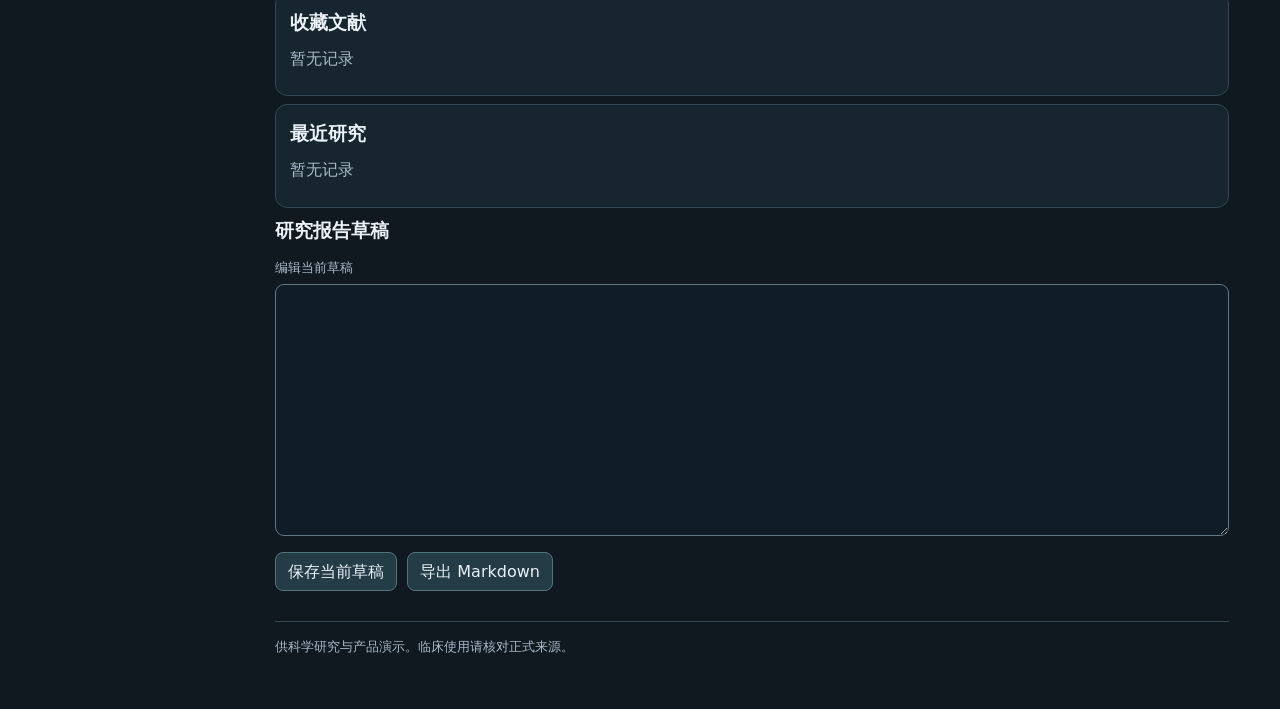
==== commit d016e2a8: "Lead with searchable drug safety evidence and simplify assistant branding" ====
--- a/index.html
+++ b/index.html
@@ -5,27 +5,48 @@
 <meta name="viewport" content="width=device-width, initial-scale=1">
 <meta name="theme-color" content="#101a23">
 <title>Drug Intelligence AI · 药物研究工作台</title>
-<link rel="stylesheet" href="./research/workspace.css">
+<link rel="stylesheet" href="./research/workspace.css?v=safety1">
 <script type="module" src="./research/workspace.js"></script>
+<script type="module" src="./research/safety-library.js"></script>
 </head>
 <body>
 <aside>
 <a class="brand" href="#">Drug Intelligence AI<span>药物研究工作台</span></a>
 <nav aria-label="研究模块">
 <a href="#explorer">药物全景</a><a href="#pipeline">研发管线</a>
-<a href="#trials">临床研究</a><a href="./safety.html">药物安全 ↗</a>
+<a href="#trials">临床研究</a><a href="#safety-library" class="safety-nav">药物安全</a>
 <a href="#literature">文献证据</a><a href="#industry">产业情报</a>
 <a href="#saved">我的研究</a>
 </nav>
 </aside>
 <main>
 <header class="intro">
-<h1>从药物找到研究证据</h1>
-<p>查药物档案、试验登记结果与关联文献。</p>
+<p class="product-label">Drug Intelligence AI</p>
+<h1>查药物风险，<br>回到原始证据</h1>
+<p>检索药物或不良反应，直接打开文献片段和 PDF 页码。</p>
+<div class="links"><a class="primary" href="#safety-library">检索安全知识库</a><a href="./safety.html">药物安全问答 ↗</a></div>
+</header>
+<section id="safety-library" aria-labelledby="safety-title">
+<h2 id="safety-title">药物安全知识库</h2>
+<p>覆盖 GLP-1、PD-1 / PD-L1 和 ADC。可按领域浏览，也可用药物名、不良事件或 DOI 检索。</p>
+<form id="evidence-form" class="evidence-form">
+<div><label for="evidence-query">药物、风险事件或 DOI</label><input id="evidence-query" type="search" maxlength="200" placeholder="例如 司美格鲁肽 NAION"></div>
+<div><label for="evidence-area">研究领域</label><select id="evidence-area"><option value="">全部领域</option><option>GLP-1</option><option>PD-1/PD-L1</option><option>ADC</option></select></div>
+<button type="submit">检索证据</button>
+</form>
+<div id="evidence-examples" class="links">
+<button type="button" data-evidence="司美格鲁肽 NAION">司美格鲁肽 · NAION</button>
+<button type="button" data-evidence="帕博利珠单抗 心肌炎">帕博利珠单抗 · 心肌炎</button>
+<button type="button" data-evidence="T-DXd ILD">T-DXd · 间质性肺病</button>
+</div>
+<p id="evidence-status" role="status"></p>
+<div id="evidence-results"></div>
+</section>
+<div class="catalog-search">
 <label for="search">搜索药物、商品名、靶点、研究适应证或登记号</label>
 <input id="search" type="search" placeholder="例如 Keytruda、EGFR 或 NCT03548935">
-</header>
 <p id="status" role="status">正在读取数据…</p>
+</div>
 <section id="explorer"><h2>药物全景</h2><div id="drugs" class="cards"></div><div id="profile" tabindex="-1"></div></section>
 <section id="pipeline"><h2>研发管线</h2><p>状态与阶段来自所选试验登记。</p><div id="pipeline-data"></div></section>
 <section id="trials"><h2>临床研究</h2><div id="trial-data"></div></section>
--- a/research/workspace.css
+++ b/research/workspace.css
@@ -3,3 +3,12 @@
 main{max-width:1220px;width:100%;padding:clamp(18px,4vw,54px);margin:0 auto;min-width:0}.intro{padding:clamp(18px,4vw,40px);border:1px solid #395660;background:linear-gradient(112deg,#193640,#142934);border-radius:18px}h1{font-size:clamp(26px,5vw,54px);line-height:1.16;letter-spacing:-.045em;margin:0}.intro p{margin:8px 0 22px}label{display:block;font-size:13px;color:var(--muted);margin:12px 0 5px}input,textarea{width:100%;background:#101d26;border:1px solid #637784;border-radius:9px;padding:10px 12px;color:inherit;font:inherit}button{background:#233c46;border:1px solid #52747c;border-radius:8px;color:inherit;font:inherit;padding:6px 12px;cursor:pointer}button:hover{background:#325460}a:focus-visible,button:focus-visible,input:focus-visible,textarea:focus-visible{outline:2px solid var(--accent);outline-offset:3px}
 section{margin:30px 0;scroll-margin-top:24px}h2,h3{margin:0 0 8px}p{margin:5px 0 10px;color:var(--muted)}.cards{display:grid;grid-template-columns:repeat(auto-fit,minmax(min(170px,100%),1fr));gap:10px}.card,#profile:not(:empty),details,.record{padding:14px;border:1px solid var(--line);border-radius:12px;background:#17252f;overflow-wrap:anywhere}.card button{border:0;padding:0;background:transparent;font-weight:700;text-align:left;color:var(--accent)}.card p{font-size:13px}#profile:not(:empty){margin-top:12px}.record,details{margin:8px 0}.record a{overflow-wrap:anywhere}.links,.record-actions{display:flex;align-items:center;gap:10px;flex-wrap:wrap;margin-top:8px}summary{cursor:pointer;font-weight:650}dt{color:var(--muted)}dd{margin:0 0 7px}footer{font-size:13px;color:var(--muted);border-top:1px solid var(--line);padding-top:15px}
 @media(max-width:740px){body{display:block}aside{position:static;height:auto;border:0;border-bottom:1px solid var(--line);padding:14px}nav{display:flex;flex-wrap:wrap;margin-top:10px;gap:3px}nav a{font-size:13px;padding:5px 8px}}
+.product-label{font-weight:650;color:var(--accent);margin:0 0 12px !important}
+.intro .primary{display:inline-block;background:#a4decf;color:#153038;font-weight:750;text-decoration:none;padding:9px 14px;border-radius:8px}
+nav .safety-nav{background:#263f49;color:#b9f1dc;font-weight:700}
+.evidence-form{display:grid;grid-template-columns:minmax(0,1fr) minmax(120px,.38fr) auto;gap:10px;align-items:end}
+select{padding:10px;min-height:46px;width:100%;border:1px solid #637784;border-radius:9px;background:#101d26;color:inherit;font:inherit}
+.evidence-form button{min-height:46px}
+#evidence-examples button{font-size:13px}.source-excerpt{white-space:pre-wrap;max-height:260px;overflow:auto;font-size:.9rem}
+.catalog-search{border-top:1px solid var(--line);padding-top:22px;margin-top:34px}
+@media(max-width:600px){.evidence-form{grid-template-columns:minmax(0,1fr) auto}.evidence-form>div:first-child{grid-column:1/-1}}
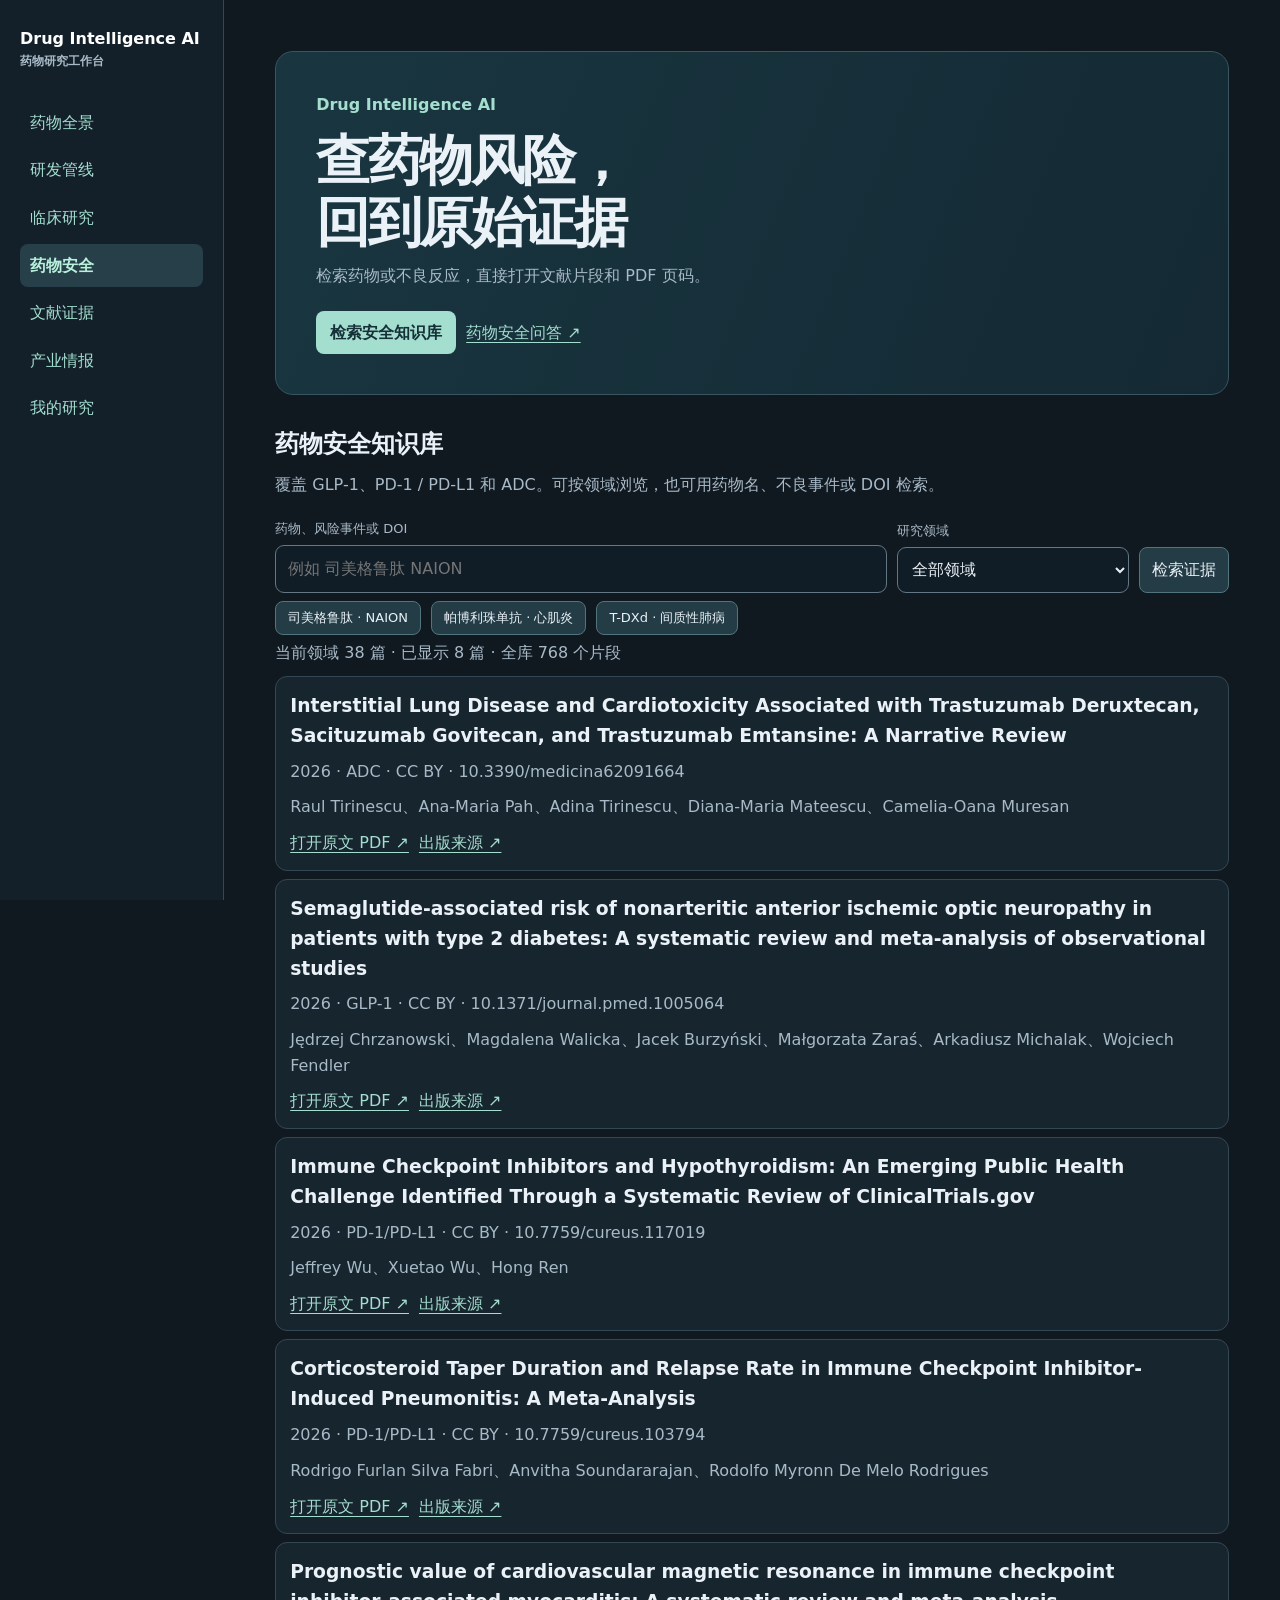
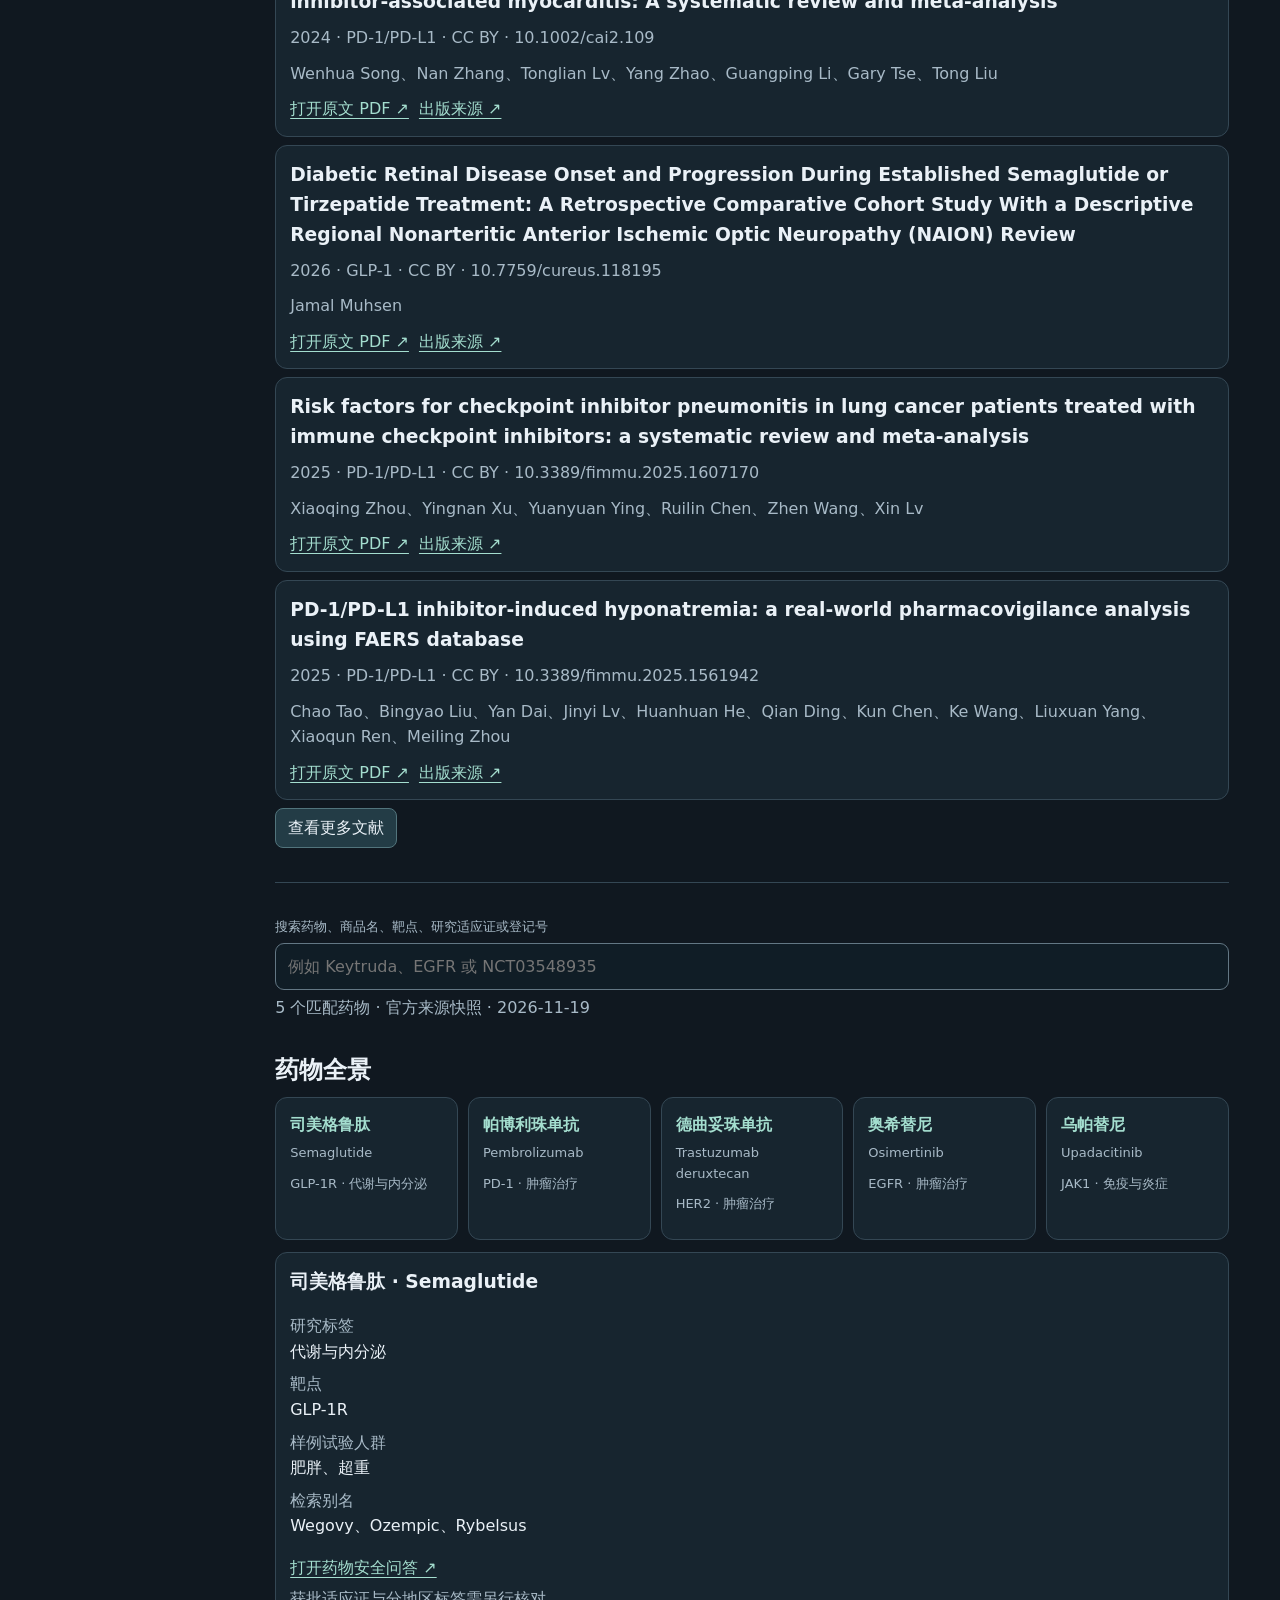
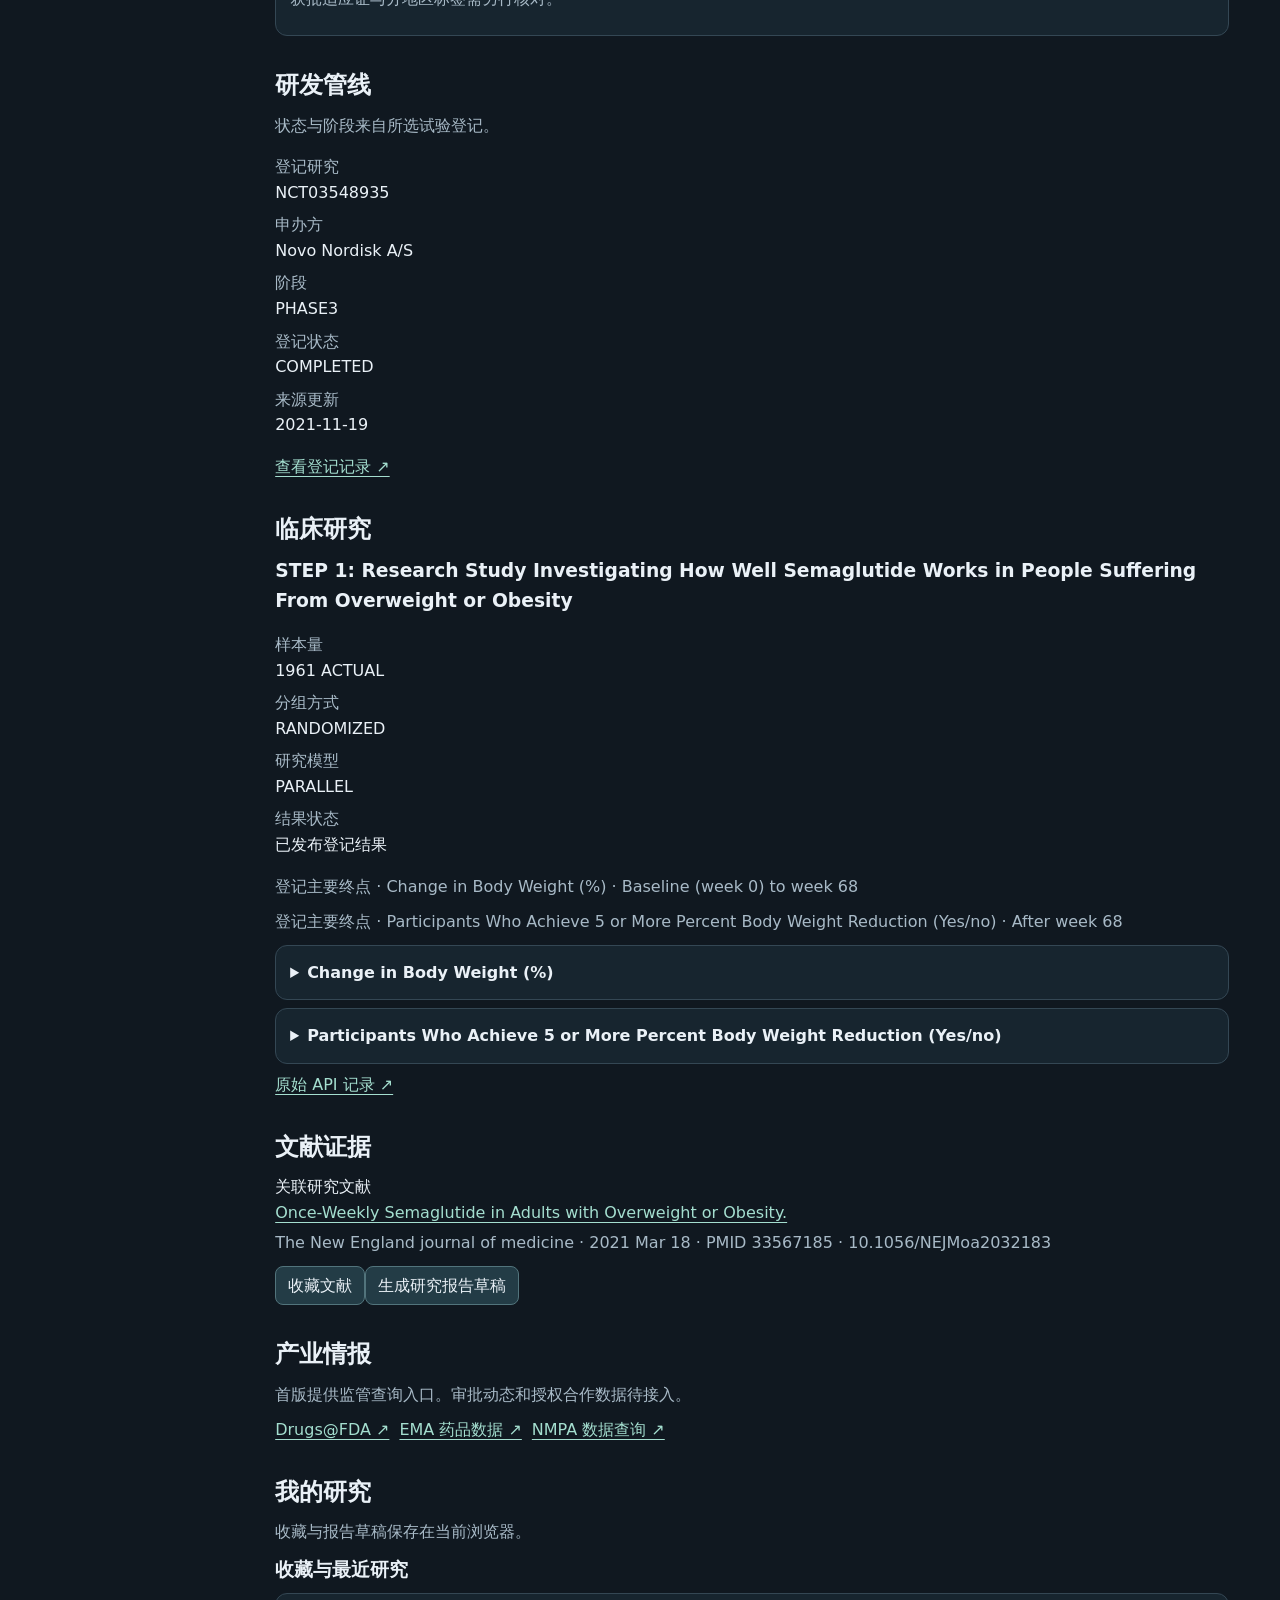
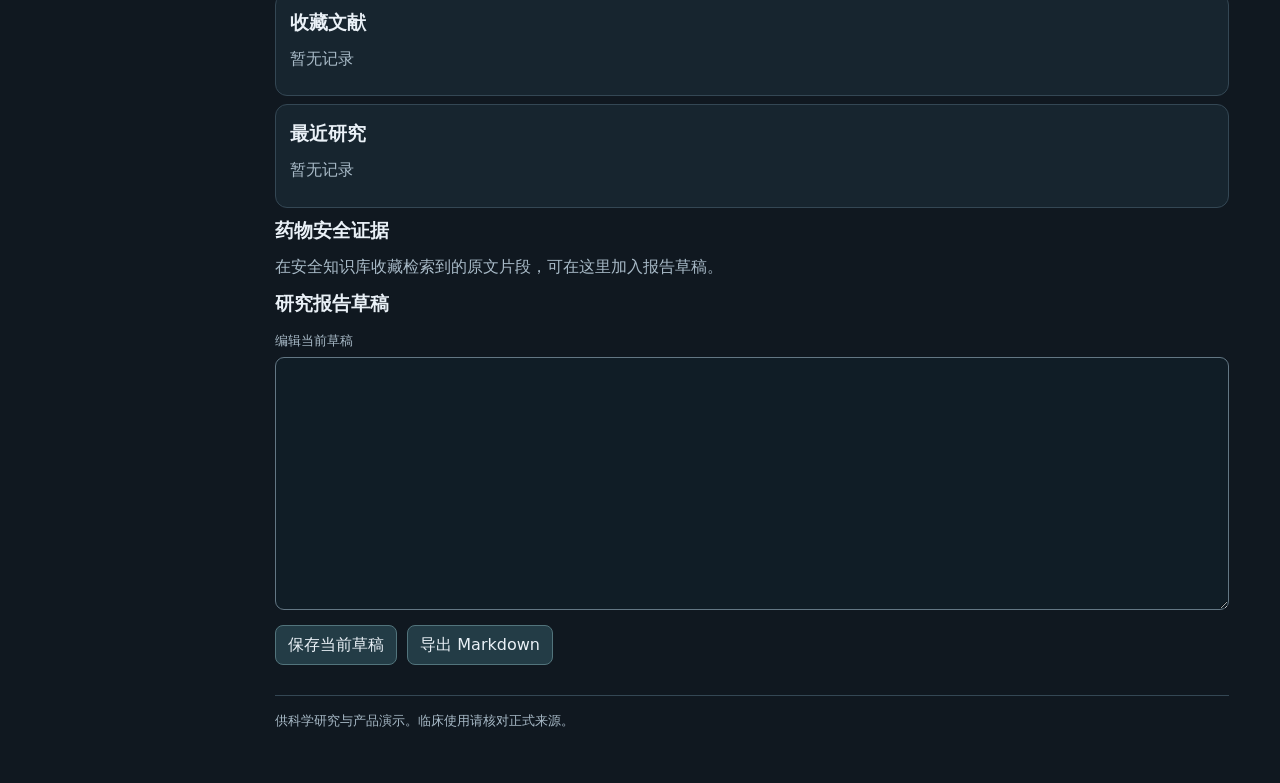
==== commit f84eafe1: "Add saved safety excerpts to research report workflow" ====
--- a/index.html
+++ b/index.html
@@ -6,8 +6,8 @@
 <meta name="theme-color" content="#101a23">
 <title>Drug Intelligence AI · 药物研究工作台</title>
 <link rel="stylesheet" href="./research/workspace.css?v=safety1">
-<script type="module" src="./research/workspace.js"></script>
-<script type="module" src="./research/safety-library.js"></script>
+<script type="module" src="./research/workspace.js?v=evidence2"></script>
+<script type="module" src="./research/safety-library.js?v=evidence2"></script>
 </head>
 <body>
 <aside>
@@ -52,7 +52,7 @@
 <section id="trials"><h2>临床研究</h2><div id="trial-data"></div></section>
 <section id="literature"><h2>文献证据</h2><div id="papers"></div></section>
 <section id="industry"><h2>产业情报</h2><p>首版提供监管查询入口。审批动态和授权合作数据待接入。</p><div class="links"><a href="https://www.accessdata.fda.gov/scripts/cder/daf/">Drugs@FDA ↗</a><a href="https://www.ema.europa.eu/en/medicines/download-medicine-data">EMA 药品数据 ↗</a><a href="https://www.nmpa.gov.cn/datasearch/home-index.html">NMPA 数据查询 ↗</a></div></section>
-<section id="saved"><h2>我的研究</h2><p>收藏与报告草稿保存在当前浏览器。</p><h3>收藏与最近研究</h3><div id="library"></div><h3>研究报告草稿</h3><div id="reports"></div><label for="draft">编辑当前草稿</label><textarea id="draft" rows="9"></textarea><div class="links"><button type="button" id="save-report">保存当前草稿</button><button type="button" id="download">导出 Markdown</button></div><p id="save-status" role="status"></p></section>
+<section id="saved"><h2>我的研究</h2><p>收藏与报告草稿保存在当前浏览器。</p><h3>收藏与最近研究</h3><div id="library"></div><div id="saved-evidence"></div><h3>研究报告草稿</h3><div id="reports"></div><label for="draft">编辑当前草稿</label><textarea id="draft" rows="9"></textarea><div class="links"><button type="button" id="save-report">保存当前草稿</button><button type="button" id="download">导出 Markdown</button></div><p id="save-status" role="status"></p></section>
 <footer>供科学研究与产品演示。临床使用请核对正式来源。</footer>
 </main>
 </body>
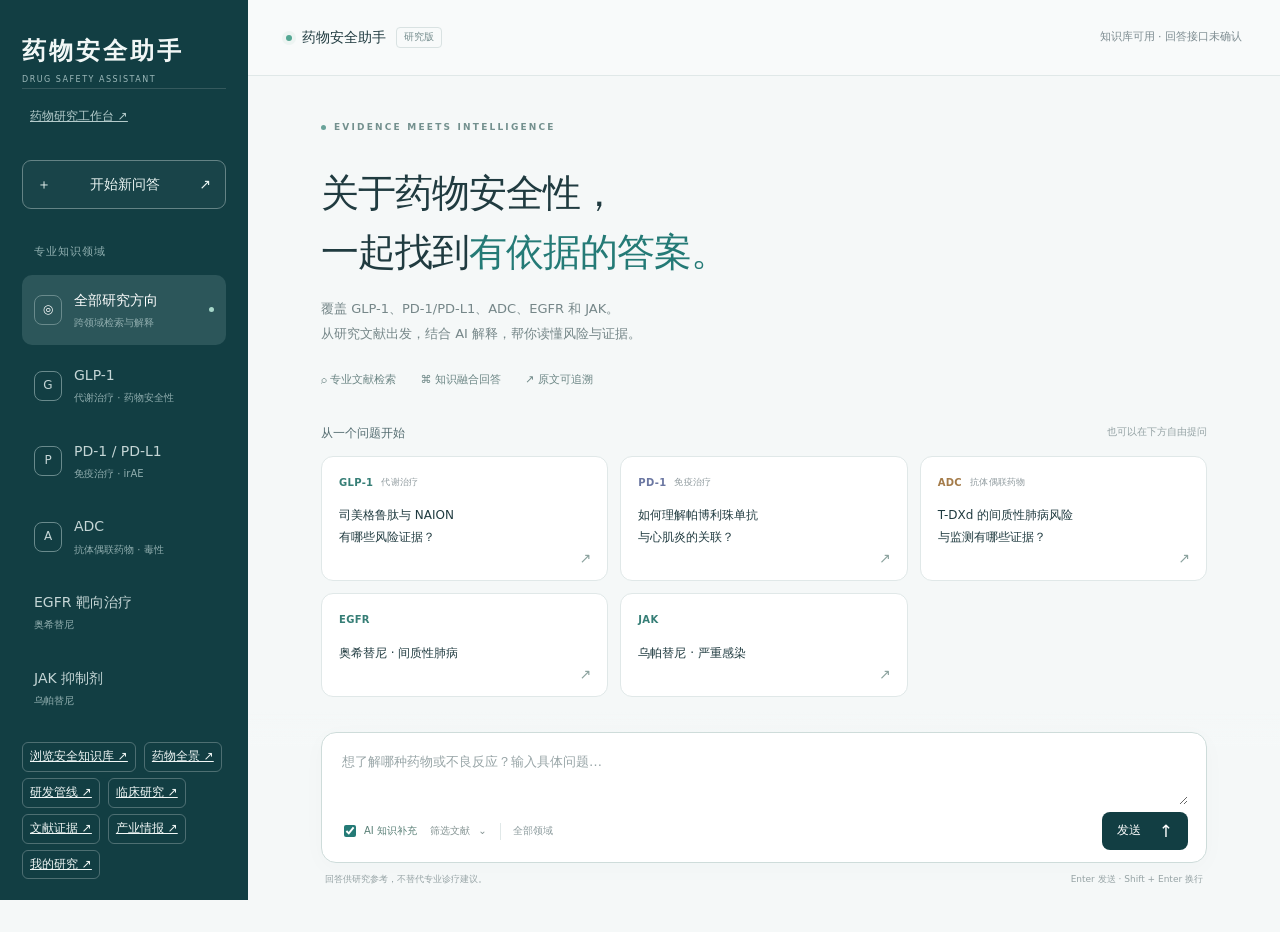
==== commit 963b79ad: "Restore RAG chat homepage and expand evidence with two official labels" ====
--- a/index.html
+++ b/index.html
@@ -1,59 +1,62 @@
 <!doctype html>
 <html lang="zh-CN">
-<head>
-<meta charset="utf-8">
-<meta name="viewport" content="width=device-width, initial-scale=1">
-<meta name="theme-color" content="#101a23">
-<title>Drug Intelligence AI · 药物研究工作台</title>
-<link rel="stylesheet" href="./research/workspace.css?v=safety1">
-<script type="module" src="./research/workspace.js?v=evidence2"></script>
-<script type="module" src="./research/safety-library.js?v=evidence2"></script>
-</head>
+<head><meta charset="utf-8"><meta name="viewport" content="width=device-width, initial-scale=1"><meta name="theme-color" content="#123e43"><title>药物安全助手</title><link rel="icon" type="image/svg+xml" href="data:image/svg+xml,%3Csvg%20xmlns%3D%22http%3A%2F%2Fwww.w3.org%2F2000%2Fsvg%22%20viewBox%3D%220%200%2048%2048%22%20width%3D%2240%22%20height%3D%2240%22%20aria-hidden%3D%22true%22%3E%3Crect%20width%3D%2248%22%20height%3D%2248%22%20rx%3D%2211%22%20fill%3D%22%23e2f1e8%22%2F%3E%3Cg%20fill%3D%22none%22%20stroke%3D%22%2320584f%22%20stroke-width%3D%222.5%22%20stroke-linejoin%3D%22round%22%20stroke-linecap%3D%22round%22%3E%3Cg%20transform%3D%22rotate%2842%2024%2023%29%22%3E%3Crect%20x%3D%2217%22%20y%3D%228%22%20width%3D%2214%22%20height%3D%2229%22%20rx%3D%227%22%2F%3E%3Cpath%20d%3D%22M17%2023h14m-10-7v-2%22%2F%3E%3C%2Fg%3E%3Cpath%20d%3D%22M28%2038h9%22%2F%3E%3C%2Fg%3E%3C%2Fsvg%3E"><link rel="stylesheet" href="./static/style.css?v=home2"></head>
 <body>
-<aside>
-<a class="brand" href="#">Drug Intelligence AI<span>药物研究工作台</span></a>
-<nav aria-label="研究模块">
-<a href="#explorer">药物全景</a><a href="#pipeline">研发管线</a>
-<a href="#trials">临床研究</a><a href="#safety-library" class="safety-nav">药物安全</a>
-<a href="#literature">文献证据</a><a href="#industry">产业情报</a>
-<a href="#saved">我的研究</a>
-</nav>
+<aside class="sidebar">
+  <a class="brand" href="./" aria-label="药物安全助手首页"><span>药物安全助手<small>DRUG SAFETY ASSISTANT</small></span></a>
+  <a href="./workspace.html" class="about-button">药物研究工作台 ↗</a>
+  <button id="new-chat" class="new-chat"><span>＋</span> 开始新问答 <span>↗</span></button>
+  <div class="nav-label">专业知识领域</div>
+  <nav aria-label="选择文献领域">
+    <button data-category="" class="category selected" aria-pressed="true"><span class="nav-icon">◎</span><span>全部研究方向<small>跨领域检索与解释</small></span><span class="nav-dot"></span></button>
+    <button data-category="GLP-1" class="category" aria-pressed="false"><span class="nav-icon">G</span><span>GLP-1<small>代谢治疗 · 药物安全性</small></span><span class="nav-dot"></span></button>
+    <button data-category="PD-1/PD-L1" class="category" aria-pressed="false"><span class="nav-icon">P</span><span>PD-1 / PD-L1<small>免疫治疗 · irAE</small></span><span class="nav-dot"></span></button>
+    <button data-category="ADC" class="category" aria-pressed="false"><span class="nav-icon">A</span><span>ADC<small>抗体偶联药物 · 毒性</small></span><span class="nav-dot"></span></button>
+    <button data-category="EGFR" class="category" aria-pressed="false"><span>EGFR 靶向治疗<small>奥希替尼</small></span><span class="nav-dot"></span></button>
+    <button data-category="JAK" class="category" aria-pressed="false"><span>JAK 抑制剂<small>乌帕替尼</small></span><span class="nav-dot"></span></button>
+  </nav>
+  <nav aria-label="其他研究模块" class="research-links">
+    <a href="./workspace.html#safety-library">浏览安全知识库 ↗</a>
+    <a href="./workspace.html#explorer">药物全景 ↗</a>
+    <a href="./workspace.html#pipeline">研发管线 ↗</a>
+    <a href="./workspace.html#trials">临床研究 ↗</a>
+    <a href="./workspace.html#literature">文献证据 ↗</a>
+    <a href="./workspace.html#industry">产业情报 ↗</a>
+    <a href="./workspace.html#saved">我的研究 ↗</a>
+  </nav>
+  <div class="sidebar-note"><span class="tiny-orbit">✧</span><p>让每一次回答，<br>更接近证据。</p><small>原始证据检索 × DeepSeek</small></div>
+  <button id="settings" class="about-button">ⓘ 关于这个助手 <span>↗</span></button>
 </aside>
-<main>
-<header class="intro">
-<p class="product-label">Drug Intelligence AI</p>
-<h1>查药物风险，<br>回到原始证据</h1>
-<p>检索药物或不良反应，直接打开文献片段和 PDF 页码。</p>
-<div class="links"><a class="primary" href="#safety-library">检索安全知识库</a><a href="./safety.html">药物安全问答 ↗</a></div>
-</header>
-<section id="safety-library" aria-labelledby="safety-title">
-<h2 id="safety-title">药物安全知识库</h2>
-<p>覆盖 GLP-1、PD-1 / PD-L1 和 ADC。可按领域浏览，也可用药物名、不良事件或 DOI 检索。</p>
-<form id="evidence-form" class="evidence-form">
-<div><label for="evidence-query">药物、风险事件或 DOI</label><input id="evidence-query" type="search" maxlength="200" placeholder="例如 司美格鲁肽 NAION"></div>
-<div><label for="evidence-area">研究领域</label><select id="evidence-area"><option value="">全部领域</option><option>GLP-1</option><option>PD-1/PD-L1</option><option>ADC</option></select></div>
-<button type="submit">检索证据</button>
-</form>
-<div id="evidence-examples" class="links">
-<button type="button" data-evidence="司美格鲁肽 NAION">司美格鲁肽 · NAION</button>
-<button type="button" data-evidence="帕博利珠单抗 心肌炎">帕博利珠单抗 · 心肌炎</button>
-<button type="button" data-evidence="T-DXd ILD">T-DXd · 间质性肺病</button>
+<div class="app-shell">
+  <header class="topbar"><div><span class="status-dot"></span><span>药物安全助手</span><span class="beta">研究版</span></div><span id="status" role="status">连接知识库中</span></header>
+  <main id="main">
+    <section id="welcome" class="welcome">
+      <div class="eyebrow"><span></span> EVIDENCE MEETS INTELLIGENCE</div>
+
+      <h1>关于药物安全性，<br>一起找到<span>有依据的答案。</span></h1>
+      <p class="hero-copy">覆盖 GLP-1、PD-1/PD-L1、ADC、EGFR 和 JAK。<br>从研究文献出发，结合 AI 解释，帮你读懂风险与证据。</p>
+      <div class="capabilities"><span>⌕ 专业文献检索</span><span>⌘ 知识融合回答</span><span>↗ 原文可追溯</span></div>
+      <div class="examples-heading">从一个问题开始 <span>也可以在下方自由提问</span></div>
+      <div class="examples">
+        <button data-question="司美格鲁肽与 NAION 风险有哪些研究证据？"><span class="topic">GLP-1 <i>代谢治疗</i></span><strong>司美格鲁肽与 NAION<br>有哪些风险证据？</strong><span class="example-arrow">↗</span></button>
+        <button data-question="帕博利珠单抗与心肌炎有什么关联？"><span class="topic">PD-1 <i>免疫治疗</i></span><strong>如何理解帕博利珠单抗<br>与心肌炎的关联？</strong><span class="example-arrow">↗</span></button>
+        <button data-question="T-DXd 与 ILD 风险及监测有哪些证据？"><span class="topic">ADC <i>抗体偶联药物</i></span><strong>T-DXd 的间质性肺病风险<br>与监测有哪些证据？</strong><span class="example-arrow">↗</span></button>
+        <button data-question="奥希替尼的美国说明书如何描述间质性肺病风险？"><span class="topic">EGFR</span><strong>奥希替尼 · 间质性肺病</strong><span class="example-arrow">↗</span></button>
+        <button data-question="乌帕替尼的美国说明书如何描述严重感染风险？"><span class="topic">JAK</span><strong>乌帕替尼 · 严重感染</strong><span class="example-arrow">↗</span></button>
+      </div>
+    </section>
+    <section id="conversation" aria-label="问答记录" aria-live="polite"></section>
+  </main>
+  <div class="composer-dock">
+    <form id="form">
+      <label class="sr-only" for="question">输入药物安全性问题</label>
+      <textarea id="question" maxlength="2000" rows="2" placeholder="想了解哪种药物或不良反应？输入具体问题…" required></textarea>
+      <div class="composer-controls"><div class="composer-options"><label class="fallback-option"><input id="allow-model" type="checkbox" checked><span>AI 知识补充</span></label><button id="filter-toggle" type="button" class="filter-toggle" aria-expanded="false">筛选文献 <span>⌄</span></button><span id="scope">全部领域</span></div><button id="submit" type="submit" aria-label="发送问题">发送 <span>↑</span></button></div>
+      <div id="filters" hidden><label>发表年份 <input id="year-from" type="number" min="1900" max="2100" placeholder="起始年" aria-label="起始年份"> — <input id="year-to" type="number" min="1900" max="2100" placeholder="结束年" aria-label="结束年份"></label><span>仅筛选文献来源</span></div>
+    </form>
+    <div class="composer-note"><span id="message" role="status">回答供研究参考，不替代专业诊疗建议。</span><span class="keyboard-hint">Enter 发送 · Shift + Enter 换行</span></div>
+  </div>
 </div>
-<p id="evidence-status" role="status"></p>
-<div id="evidence-results"></div>
-</section>
-<div class="catalog-search">
-<label for="search">搜索药物、商品名、靶点、研究适应证或登记号</label>
-<input id="search" type="search" placeholder="例如 Keytruda、EGFR 或 NCT03548935">
-<p id="status" role="status">正在读取数据…</p>
-</div>
-<section id="explorer"><h2>药物全景</h2><div id="drugs" class="cards"></div><div id="profile" tabindex="-1"></div></section>
-<section id="pipeline"><h2>研发管线</h2><p>状态与阶段来自所选试验登记。</p><div id="pipeline-data"></div></section>
-<section id="trials"><h2>临床研究</h2><div id="trial-data"></div></section>
-<section id="literature"><h2>文献证据</h2><div id="papers"></div></section>
-<section id="industry"><h2>产业情报</h2><p>首版提供监管查询入口。审批动态和授权合作数据待接入。</p><div class="links"><a href="https://www.accessdata.fda.gov/scripts/cder/daf/">Drugs@FDA ↗</a><a href="https://www.ema.europa.eu/en/medicines/download-medicine-data">EMA 药品数据 ↗</a><a href="https://www.nmpa.gov.cn/datasearch/home-index.html">NMPA 数据查询 ↗</a></div></section>
-<section id="saved"><h2>我的研究</h2><p>收藏与报告草稿保存在当前浏览器。</p><h3>收藏与最近研究</h3><div id="library"></div><div id="saved-evidence"></div><h3>研究报告草稿</h3><div id="reports"></div><label for="draft">编辑当前草稿</label><textarea id="draft" rows="9"></textarea><div class="links"><button type="button" id="save-report">保存当前草稿</button><button type="button" id="download">导出 Markdown</button></div><p id="save-status" role="status"></p></section>
-<footer>供科学研究与产品演示。临床使用请核对正式来源。</footer>
-</main>
-</body>
-</html>
+<dialog id="dialog"><form method="dialog"><span class="eyebrow">ABOUT THIS ASSISTANT</span><h2>从文献出发，让问题更清楚。</h2><p>药物安全助手检索 GLP-1、PD-1 / PD-L1、ADC、EGFR 和 JAK 相关药物的安全性资料。优先检索已有文献，再由 DeepSeek 组织回答；有出处的结论附引用，点开可查看原文和 PDF 页码。</p><p>知识库未覆盖的部分允许模型补充，并在对应段落标注“知识补充”。这些内容没有经过当前文献库核验，也不是实时联网信息。引用与逐字引文检查不等于医学结论已获验证。</p><p>等待区展示实际处理阶段，不展示模型内部推理。本版本在浏览器中按关键词和药物别名检索，不运行原版向量模型。每次提问请写明药物与问题；本页保留本次问答记录，刷新后清空。</p><div id="connection-options" hidden><label for="api-url">后端地址</label><input id="api-url" type="url" placeholder="https://your-api.example.com"><button id="save" value="save">保存连接</button></div><button value="cancel" class="dialog-close">知道了</button></form></dialog>
+<script src="./static/config.js?v=126d5b24" defer></script><script src="./static/static-client.mjs" type="module"></script><script src="./static/app.js?brand=text&amp;v=home2" defer></script>
+</body></html>
--- a/static/style.css
+++ b/static/style.css
@@ -0,0 +1,12 @@
+:root{--ink:#203b40;--muted:#7c8b90;--teal:#247a76;--dark:#123e43;--line:#e0e8e8;--paper:#f5f8f8;--blue:#687bac;--font:Inter,"PingFang SC","Microsoft YaHei",system-ui,sans-serif}
+*{box-sizing:border-box}body{margin:0;background:var(--paper);color:var(--ink);font:14px/1.65 var(--font)}button,input,textarea{font:inherit}button,a,input,textarea{ -webkit-tap-highlight-color:transparent}button{cursor:pointer}button:disabled{cursor:wait;opacity:.55}a{color:var(--teal)}button:focus-visible,a:focus-visible,textarea:focus-visible,input:focus-visible,summary:focus-visible{outline:3px solid #86bcb7;outline-offset:4px}[hidden]{display:none!important}.sidebar{position:fixed;inset:0 auto 0 0;width:248px;padding:32px 22px 22px;background:var(--dark);color:#f1f7f6;display:flex;flex-direction:column;z-index:5}.brand{display:flex;align-items:center;gap:12px;text-decoration:none;color:inherit;font-size:24px;font-weight:650;letter-spacing:3px}.brand small{display:block;font:8px/2 var(--font);letter-spacing:1.5px;color:#9db9ba}.brand-mark{display:grid;place-items:center;width:43px;height:43px;border:1px solid #7b9d9d;border-radius:13px;font-size:22px;letter-spacing:0;background:#ffffff08}.new-chat{margin:34px 0 34px;display:flex;justify-content:space-between;align-items:center;padding:12px 14px;border:1px solid #648385;border-radius:9px;background:#ffffff08;color:#eaf5f3}.new-chat:hover{background:#ffffff14}.nav-label{font-size:11px;letter-spacing:1px;color:#8faeaf;margin:0 12px 13px}.category{display:flex;align-items:center;gap:12px;width:100%;text-align:left;border:0;background:transparent;color:#c5d6d6;padding:14px 12px;border-radius:10px;margin-bottom:5px}.category small{display:block;color:#90adae;font-size:10px;margin-top:3px}.category.selected{background:#2c565a;color:#fff}.category:hover{background:#ffffff0c}.category.selected:hover{background:#2c565a}.nav-icon{width:28px;height:30px;display:grid;place-items:center;border:1px solid #698a8c;border-radius:8px;font-size:12px;font-weight:500}.nav-dot{margin-left:auto;width:5px;height:5px;border-radius:50%;background:transparent}.selected .nav-dot{background:#a6d7c9}.sidebar-note{margin-top:auto;padding:28px 12px 35px}.sidebar-note p{font-size:19px;line-height:1.9;font-weight:300;letter-spacing:1px;margin:10px 0}.sidebar-note small{font-size:10px;color:#8faeaf}.tiny-orbit{font-size:28px;color:#a1c7bd}.about-button{display:flex;justify-content:space-between;border:0;border-top:1px solid #35595d;background:none;color:#b4cbcb;padding:18px 8px 0;font-size:12px}.app-shell{margin-left:248px;min-height:100dvh}.topbar{height:76px;border-bottom:1px solid var(--line);display:flex;align-items:center;justify-content:space-between;padding:0 38px;background:#f8fafa;gap:12px}.topbar>div{display:flex;align-items:center;gap:10px}.status-dot{height:6px;width:6px;border-radius:50%;background:#54a793;box-shadow:0 0 0 4px #54a79312}.beta{font-size:10px;padding:1px 7px;color:#778e8f;border:1px solid #d9e2e2;border-radius:4px}#status{font-size:11px;color:var(--muted)}main{max-width:970px;margin:auto;padding:38px 42px 235px}.welcome{position:relative;padding-top:6px}.eyebrow{font-size:9px;font-weight:600;letter-spacing:2.2px;color:#73908e;display:flex;align-items:center;gap:8px}.eyebrow>span{height:5px;width:5px;background:#69a39a;border-radius:50%}.hero-emblem{position:absolute;right:24px;top:53px;width:106px;height:106px;display:grid;place-items:center;color:#4f8e87}.hero-emblem>span{font-size:68px;line-height:1;font-weight:200}.hero-emblem i{position:absolute;width:100px;height:100px;border:1px solid #a8c7c080;border-radius:36% 64% 54% 46%;transform:rotate(25deg)}.hero-emblem i:last-child{transform:rotate(90deg);width:84px;height:84px}h1{font-size:clamp(29px,3vw,42px);font-weight:500;line-height:1.55;letter-spacing:-1px;margin:28px 0 14px}h1 span{color:var(--teal)}.hero-copy{font-size:13px;color:#768789;line-height:1.95}.capabilities{display:flex;gap:24px;font-size:11px;color:#6c8685;margin-top:24px}.examples-heading{display:flex;justify-content:space-between;margin:35px 0 12px;font-size:12px;color:#546c70}.examples-heading>span{font-size:10px;color:#94a2a4}.examples{display:grid;grid-template-columns:repeat(3,1fr);gap:12px}.examples button{position:relative;background:#fff;border:1px solid var(--line);border-radius:12px;text-align:left;padding:18px 17px 32px;color:var(--ink);transition:transform .2s,border-color .2s,box-shadow .2s}.examples button:hover{transform:translateY(-3px);border-color:#8ab5ad;box-shadow:0 8px 24px #234b4507}.topic{font-size:10px;font-weight:600;letter-spacing:.3px;color:#367e76;display:flex;gap:8px;align-items:center}.topic i{font-style:normal;font-weight:400;font-size:9px;color:#8f9a9e}.examples button:nth-child(2) .topic{color:#6b77a2}.examples button:nth-child(3) .topic{color:#a47b49}.examples strong{display:block;font-size:12px;line-height:1.85;font-weight:450;margin-top:13px}.example-arrow{position:absolute;right:16px;bottom:10px;color:#8ba29e}.composer-dock{position:fixed;bottom:0;left:248px;right:0;padding:20px max(36px,calc((100vw - 248px - 886px)/2)) 13px;background:linear-gradient(0deg,var(--paper) 82%,#f5f8f800);z-index:4}#form{background:#fff;border:1px solid #cedcda;border-radius:15px;padding:16px 18px 12px;box-shadow:0 5px 25px #224a4306}textarea{border:0;resize:vertical;width:100%;min-height:56px;max-height:150px;outline:none!important;background:transparent;color:var(--ink);font-size:13px;line-height:1.7}textarea::placeholder{color:#98a5a7}#form:focus-within{border-color:#70a298;box-shadow:0 0 0 3px #76a89d0c}.composer-controls,.composer-options{display:flex;align-items:center;gap:14px;justify-content:space-between}.composer-options{gap:13px;justify-content:flex-start;font-size:10px;color:#819392}.fallback-option{display:flex;align-items:center;gap:5px;color:#597f76;cursor:pointer}.fallback-option input{accent-color:var(--teal);width:12px;height:12px}.filter-toggle{border:0;background:none;color:#859493;font-size:10px;padding:0}.filter-toggle span{padding-left:5px}#scope{border-left:1px solid var(--line);padding-left:12px;color:#8c9b9d}#submit{border:0;border-radius:8px;background:var(--dark);color:#fff;padding:9px 15px;font-size:12px;display:flex;align-items:center;gap:18px}#submit:hover{background:#21615f}#submit span{font-size:17px;line-height:1}.composer-note{display:flex;justify-content:space-between;gap:14px;font-size:9px;color:#96a3a5;margin-top:9px;padding:0 4px}#message.error{color:#ac4848}.keyboard-hint{white-space:nowrap}#filters{border-top:1px solid var(--line);margin-top:12px;padding-top:12px;font-size:10px;color:var(--muted);display:flex;gap:12px;align-items:center}#filters input{width:78px;padding:4px;border:1px solid var(--line);border-radius:4px;font-size:11px}#conversation:empty{display:none}.turn{margin:12px 0 45px;animation:appear .25s ease}.question-row{display:flex;justify-content:flex-end;margin-bottom:25px}.user-question{max-width:90%;background:#e7eeec;padding:13px 19px;border-radius:15px 15px 3px 15px;font-size:14px;white-space:pre-wrap;overflow-wrap:anywhere;margin:0}.assistant-heading{display:flex;align-items:center;gap:10px;margin-bottom:14px;font-size:13px;font-weight:600}.assistant-avatar{width:27px;height:27px;background:var(--dark);border-radius:8px;color:white;display:grid;place-items:center;font-size:16px}.assistant-heading small{margin-left:auto;font-size:10px;color:#99a6a7;font-weight:400}.answer-content{padding-left:37px;font-size:14px;line-height:1.95;overflow-wrap:anywhere}.claim{margin:0 0 18px}.cite{display:inline-flex;vertical-align:super;font-size:9px;line-height:1.6;margin-left:5px;padding:0 5px;color:#24766e;background:#e3efeb;border:1px solid #cde1da;border-radius:4px}.knowledge-inline{margin:0 0 18px}.knowledge-tag{display:inline-block;font-size:9px;line-height:1.7;color:#6f7fa3;background:#eaf0f8;border-radius:4px;padding:1px 6px;margin-right:7px;vertical-align:middle;cursor:help}.answer-caveat{font-size:11px;line-height:1.8;color:#889797;border-top:1px solid var(--line);padding-top:12px}.sources{margin-top:23px;border:1px solid #dae5e2;border-radius:10px;background:#fafdfe;overflow:hidden}.sources>summary{cursor:pointer;padding:13px 16px;font-size:12px;color:#50756e;list-style:none;display:flex;justify-content:space-between}.sources>summary:after{content:"展开 ↗";font-size:10px;color:#7f9690}.sources[open]>summary:after{content:"收起 ⌃"}.source-list{padding:0 16px 8px}.source-card{padding:16px 0;border-top:1px solid var(--line);scroll-margin-top:25px}.source-title{font-size:12px;line-height:1.7;font-weight:500;color:#38585c}.badge{font-size:10px;font-weight:600;color:#528b7f;margin-right:7px}.source-meta{font-size:10px;color:#97a3a5;margin-top:5px;overflow-wrap:anywhere}.quote{font-size:11px;color:#708487;line-height:1.9;border-left:2px solid #cbdfd8;padding-left:12px;margin:12px 0;max-height:200px;overflow:auto;white-space:pre-wrap}.pdf-link{font-size:11px;text-decoration:none}.source-notice{font-size:11px;color:#8c9697;padding-bottom:10px}.progress-panel{margin-left:37px;border:1px solid #dce7e3;border-radius:12px;padding:18px 20px;background:#fcfefe}.progress-title{display:flex;align-items:center;gap:10px;font-size:13px;color:#4d7970}.pulse{width:12px;height:12px;border:2px solid #c5ddd4;border-top-color:#408a77;border-radius:50%;animation:spin 1s linear infinite}.elapsed{margin-left:auto;font-size:10px;color:#91a49e}.progress-steps{display:flex;gap:20px;margin-top:17px;font-size:11px;color:#adb9b6}.progress-steps span{display:flex;align-items:center;gap:6px}.step-dot{width:5px;height:5px;background:#d4dfdb;border-radius:50%}.progress-steps .active{color:#397d6e}.active .step-dot{background:#4c947e}.progress-steps .done{color:#71988d}.done .step-dot{background:#99b8ad}.progress-detail{font-size:11px;color:#819891;margin:14px 0 0}.skeleton{height:7px;background:#edf3f0;border-radius:5px;margin-top:18px;position:relative;overflow:hidden;width:95%}.skeleton.short{width:65%;margin-top:10px}.skeleton:after{content:"";position:absolute;inset:0;transform:translateX(-100%);background:linear-gradient(90deg,transparent,#dcebe5,transparent);animation:shimmer 2s infinite}.turn-error{padding-left:37px;color:#a45a52;font-size:13px}.retry-button{margin-left:10px;border:1px solid #d8bdb6;border-radius:5px;color:#945a51;background:transparent;padding:3px 9px}.sr-only{position:absolute;width:1px;height:1px;padding:0;margin:-1px;overflow:hidden;clip:rect(0,0,0,0);white-space:nowrap;border:0}dialog{max-width:520px;width:calc(100% - 32px);border:1px solid var(--line);border-radius:16px;padding:30px;color:var(--ink);box-shadow:0 24px 90px #0b32332a}dialog::backdrop{background:#163c3e55;backdrop-filter:blur(3px)}dialog h2{font-size:20px;font-weight:500;margin:20px 0}dialog p{font-size:12px;color:#7d8d91}dialog input{width:100%;padding:8px;border:1px solid var(--line)}.dialog-close{background:var(--dark);color:white;border:0;border-radius:7px;padding:8px 19px;margin-top:12px}
+@keyframes spin{to{transform:rotate(360deg)}}@keyframes shimmer{to{transform:translateX(100%)}}@keyframes appear{from{opacity:0;transform:translateY(7px)}to{opacity:1;transform:translateY(0)}}
+@media(min-width:1500px){main{padding-top:65px}.examples-heading{margin-top:48px}.hero-copy{font-size:14px}}
+@media(max-width:1100px){.sidebar{width:208px;padding:26px 16px 20px}.app-shell{margin-left:208px}.composer-dock{left:208px;padding-left:30px;padding-right:30px}main{padding-left:30px;padding-right:30px}.hero-emblem{right:0;width:70px;height:70px;opacity:.6;top:60px}.hero-emblem i{width:72px;height:72px}.hero-emblem i:last-child{width:60px;height:60px}.hero-emblem>span{font-size:48px}.examples button{padding:15px 12px 28px}.topic i{display:none}}
+@media(max-width:760px){.sidebar{position:relative;width:100%;height:auto;padding:15px 20px 10px;background:var(--paper);color:var(--dark);border-bottom:1px solid var(--line)}.brand{font-size:20px;letter-spacing:2px}.brand-mark{height:32px;width:32px;font-size:18px;border-color:#9fbab4}.brand small{font-size:7px;color:#8b9f9a}.new-chat{position:absolute;right:20px;top:16px;margin:0;padding:7px 11px;color:var(--dark);border-color:#c9dad5;font-size:11px;gap:12px}.nav-label,.sidebar-note,.about-button{display:none}nav{display:flex;gap:6px;margin-top:18px;overflow-x:auto}.category{width:auto;flex:1;justify-content:center;white-space:nowrap;margin:0;padding:7px 9px;font-size:10px;border:1px solid #dce7e3;color:#6f8982;border-radius:6px;gap:4px}.category.selected,.category.selected:hover{background:var(--dark);color:white}.category small,.nav-icon,.nav-dot{display:none}.app-shell{margin:0}.topbar{height:46px;padding:0 20px;font-size:11px;border:0}.topbar .beta{display:none}#status{font-size:9px}.composer-dock{left:0;padding:16px 16px 12px}main{padding:26px 24px 220px}.hero-emblem{display:none}h1{font-size:29px;margin-top:24px;letter-spacing:-1px}.hero-copy{font-size:12px}.eyebrow{font-size:8px;letter-spacing:1.4px}.capabilities{gap:15px;font-size:9px;margin-top:20px}.examples-heading{margin-top:30px;font-size:11px}.examples-heading>span{font-size:9px}.examples{grid-template-columns:1fr;gap:8px}.examples button{padding:12px 14px;display:flex;align-items:center;gap:17px;border-radius:8px}.examples strong{font-size:11px;margin:0;line-height:1.7}.examples strong br{display:none}.topic{min-width:40px;font-size:10px}.example-arrow{position:static;margin-left:auto}.composer-options{gap:9px}#scope{display:none}.composer-controls{gap:8px}#submit{gap:10px;padding:8px 12px}#form{padding:13px 13px 10px}textarea{font-size:12px}.keyboard-hint{display:none}.composer-note{font-size:8px;justify-content:center}.answer-content{padding-left:0;font-size:13px}.progress-panel{margin-left:0;padding:15px}.progress-steps{gap:14px;font-size:10px}.assistant-heading{font-size:12px}.user-question{font-size:13px}.source-list{padding-left:13px;padding-right:13px}.turn-error{padding-left:0}}
+@media(prefers-reduced-motion:reduce){*,*:before,*:after{animation:none!important;transition:none!important;scroll-behavior:auto!important}}
+@media(min-width:761px) and (max-height:800px){main{padding-top:20px}.welcome{padding-top:0}h1{font-size:35px;line-height:1.4;margin:20px 0 10px}.hero-copy{margin:10px 0}.capabilities{margin-top:16px}.examples-heading{margin-top:22px}.examples button{padding-top:14px;padding-bottom:25px}.examples strong{margin-top:9px}.sidebar-note{display:none}.about-button{margin-top:auto}}
+
+.research-links { display:flex; flex-wrap:wrap; gap:6px 8px; margin:14px 0; }
+.research-links a { color:inherit; border:1px solid #ffffff40; border-radius:6px; padding:4px 7px; font-size:12px; white-space:nowrap; }
+@media (max-width:760px) { .research-links a { border-color:#bcd1cb; } }
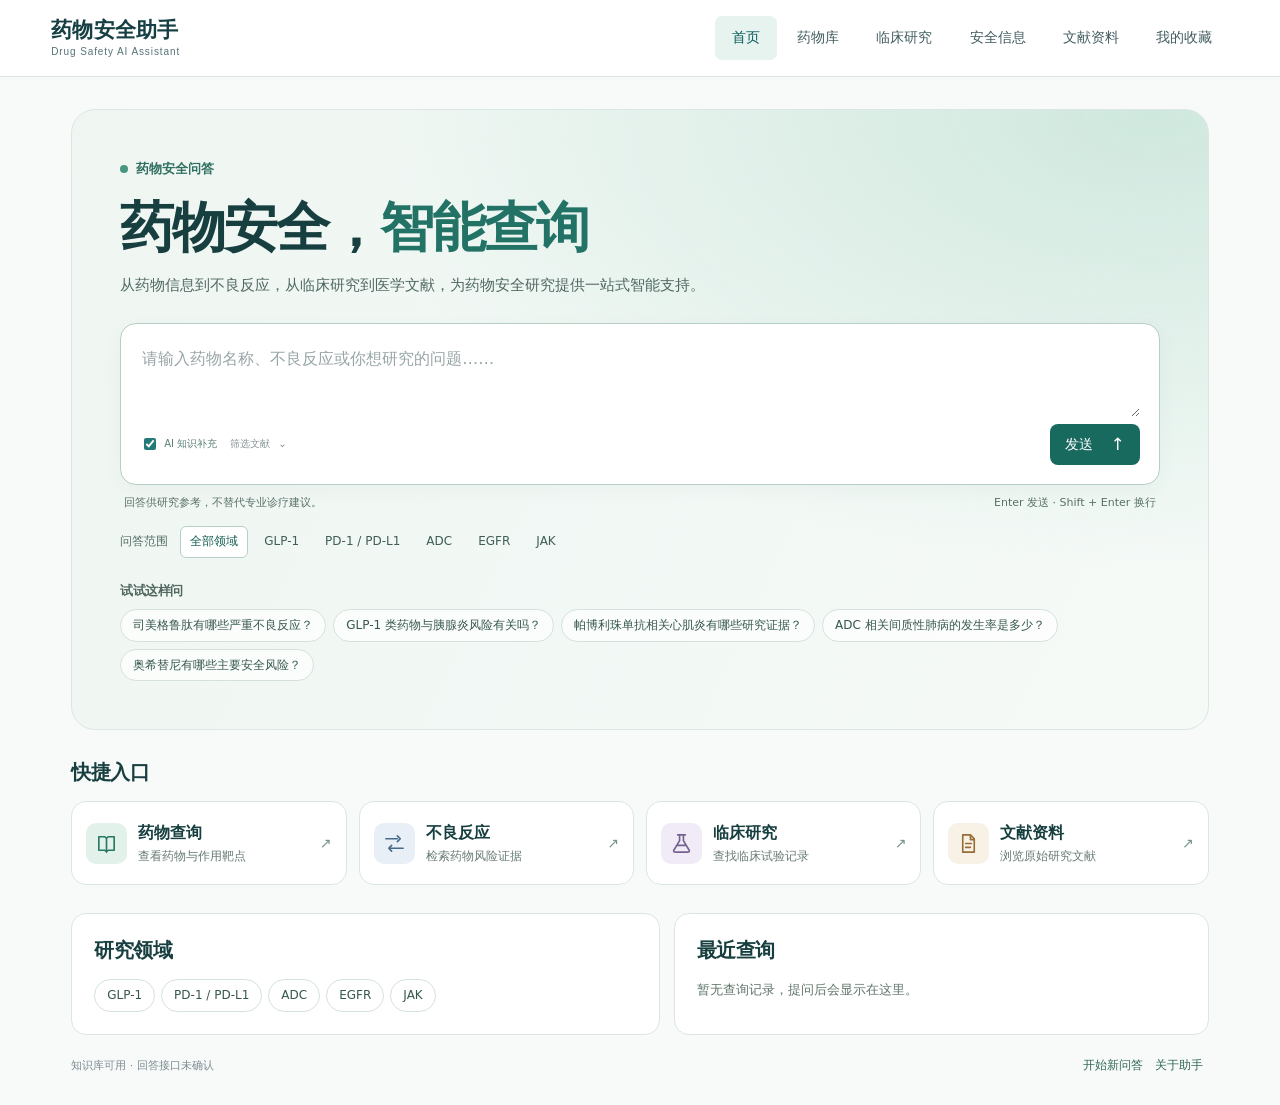
==== commit ff9802ed: "Center drug safety research on cited Q&A with six shared routes" ====
--- a/index.html
+++ b/index.html
@@ -1,62 +1,27 @@
 <!doctype html>
 <html lang="zh-CN">
-<head><meta charset="utf-8"><meta name="viewport" content="width=device-width, initial-scale=1"><meta name="theme-color" content="#123e43"><title>药物安全助手</title><link rel="icon" type="image/svg+xml" href="data:image/svg+xml,%3Csvg%20xmlns%3D%22http%3A%2F%2Fwww.w3.org%2F2000%2Fsvg%22%20viewBox%3D%220%200%2048%2048%22%20width%3D%2240%22%20height%3D%2240%22%20aria-hidden%3D%22true%22%3E%3Crect%20width%3D%2248%22%20height%3D%2248%22%20rx%3D%2211%22%20fill%3D%22%23e2f1e8%22%2F%3E%3Cg%20fill%3D%22none%22%20stroke%3D%22%2320584f%22%20stroke-width%3D%222.5%22%20stroke-linejoin%3D%22round%22%20stroke-linecap%3D%22round%22%3E%3Cg%20transform%3D%22rotate%2842%2024%2023%29%22%3E%3Crect%20x%3D%2217%22%20y%3D%228%22%20width%3D%2214%22%20height%3D%2229%22%20rx%3D%227%22%2F%3E%3Cpath%20d%3D%22M17%2023h14m-10-7v-2%22%2F%3E%3C%2Fg%3E%3Cpath%20d%3D%22M28%2038h9%22%2F%3E%3C%2Fg%3E%3C%2Fsvg%3E"><link rel="stylesheet" href="./static/style.css?v=home2"></head>
-<body>
-<aside class="sidebar">
-  <a class="brand" href="./" aria-label="药物安全助手首页"><span>药物安全助手<small>DRUG SAFETY ASSISTANT</small></span></a>
-  <a href="./workspace.html" class="about-button">药物研究工作台 ↗</a>
-  <button id="new-chat" class="new-chat"><span>＋</span> 开始新问答 <span>↗</span></button>
-  <div class="nav-label">专业知识领域</div>
-  <nav aria-label="选择文献领域">
-    <button data-category="" class="category selected" aria-pressed="true"><span class="nav-icon">◎</span><span>全部研究方向<small>跨领域检索与解释</small></span><span class="nav-dot"></span></button>
-    <button data-category="GLP-1" class="category" aria-pressed="false"><span class="nav-icon">G</span><span>GLP-1<small>代谢治疗 · 药物安全性</small></span><span class="nav-dot"></span></button>
-    <button data-category="PD-1/PD-L1" class="category" aria-pressed="false"><span class="nav-icon">P</span><span>PD-1 / PD-L1<small>免疫治疗 · irAE</small></span><span class="nav-dot"></span></button>
-    <button data-category="ADC" class="category" aria-pressed="false"><span class="nav-icon">A</span><span>ADC<small>抗体偶联药物 · 毒性</small></span><span class="nav-dot"></span></button>
-    <button data-category="EGFR" class="category" aria-pressed="false"><span>EGFR 靶向治疗<small>奥希替尼</small></span><span class="nav-dot"></span></button>
-    <button data-category="JAK" class="category" aria-pressed="false"><span>JAK 抑制剂<small>乌帕替尼</small></span><span class="nav-dot"></span></button>
-  </nav>
-  <nav aria-label="其他研究模块" class="research-links">
-    <a href="./workspace.html#safety-library">浏览安全知识库 ↗</a>
-    <a href="./workspace.html#explorer">药物全景 ↗</a>
-    <a href="./workspace.html#pipeline">研发管线 ↗</a>
-    <a href="./workspace.html#trials">临床研究 ↗</a>
-    <a href="./workspace.html#literature">文献证据 ↗</a>
-    <a href="./workspace.html#industry">产业情报 ↗</a>
-    <a href="./workspace.html#saved">我的研究 ↗</a>
-  </nav>
-  <div class="sidebar-note"><span class="tiny-orbit">✧</span><p>让每一次回答，<br>更接近证据。</p><small>原始证据检索 × DeepSeek</small></div>
-  <button id="settings" class="about-button">ⓘ 关于这个助手 <span>↗</span></button>
-</aside>
-<div class="app-shell">
-  <header class="topbar"><div><span class="status-dot"></span><span>药物安全助手</span><span class="beta">研究版</span></div><span id="status" role="status">连接知识库中</span></header>
-  <main id="main">
-    <section id="welcome" class="welcome">
-      <div class="eyebrow"><span></span> EVIDENCE MEETS INTELLIGENCE</div>
-
-      <h1>关于药物安全性，<br>一起找到<span>有依据的答案。</span></h1>
-      <p class="hero-copy">覆盖 GLP-1、PD-1/PD-L1、ADC、EGFR 和 JAK。<br>从研究文献出发，结合 AI 解释，帮你读懂风险与证据。</p>
-      <div class="capabilities"><span>⌕ 专业文献检索</span><span>⌘ 知识融合回答</span><span>↗ 原文可追溯</span></div>
-      <div class="examples-heading">从一个问题开始 <span>也可以在下方自由提问</span></div>
-      <div class="examples">
-        <button data-question="司美格鲁肽与 NAION 风险有哪些研究证据？"><span class="topic">GLP-1 <i>代谢治疗</i></span><strong>司美格鲁肽与 NAION<br>有哪些风险证据？</strong><span class="example-arrow">↗</span></button>
-        <button data-question="帕博利珠单抗与心肌炎有什么关联？"><span class="topic">PD-1 <i>免疫治疗</i></span><strong>如何理解帕博利珠单抗<br>与心肌炎的关联？</strong><span class="example-arrow">↗</span></button>
-        <button data-question="T-DXd 与 ILD 风险及监测有哪些证据？"><span class="topic">ADC <i>抗体偶联药物</i></span><strong>T-DXd 的间质性肺病风险<br>与监测有哪些证据？</strong><span class="example-arrow">↗</span></button>
-        <button data-question="奥希替尼的美国说明书如何描述间质性肺病风险？"><span class="topic">EGFR</span><strong>奥希替尼 · 间质性肺病</strong><span class="example-arrow">↗</span></button>
-        <button data-question="乌帕替尼的美国说明书如何描述严重感染风险？"><span class="topic">JAK</span><strong>乌帕替尼 · 严重感染</strong><span class="example-arrow">↗</span></button>
-      </div>
-    </section>
-    <section id="conversation" aria-label="问答记录" aria-live="polite"></section>
-  </main>
+<head><meta charset="utf-8"><meta name="viewport" content="width=device-width, initial-scale=1"><meta name="theme-color" content="#123e43"><title>药物安全助手</title><link rel="icon" type="image/svg+xml" href="data:image/svg+xml,%3Csvg%20xmlns%3D%22http%3A%2F%2Fwww.w3.org%2F2000%2Fsvg%22%20viewBox%3D%220%200%2048%2048%22%20width%3D%2240%22%20height%3D%2240%22%20aria-hidden%3D%22true%22%3E%3Crect%20width%3D%2248%22%20height%3D%2248%22%20rx%3D%2211%22%20fill%3D%22%23e2f1e8%22%2F%3E%3Cg%20fill%3D%22none%22%20stroke%3D%22%2320584f%22%20stroke-width%3D%222.5%22%20stroke-linejoin%3D%22round%22%20stroke-linecap%3D%22round%22%3E%3Cg%20transform%3D%22rotate%2842%2024%2023%29%22%3E%3Crect%20x%3D%2217%22%20y%3D%228%22%20width%3D%2214%22%20height%3D%2229%22%20rx%3D%227%22%2F%3E%3Cpath%20d%3D%22M17%2023h14m-10-7v-2%22%2F%3E%3C%2Fg%3E%3Cpath%20d%3D%22M28%2038h9%22%2F%3E%3C%2Fg%3E%3C%2Fsvg%3E"><link rel="stylesheet" href="./static/style.css?v=home2"><link rel="stylesheet" href="./static/home-ia.css"><link rel="stylesheet" href="./static/navigation.css"></head>
+<body class="home"><drug-navigation></drug-navigation>
+<main id="main" class="home-main">
+<section class="query-hero">
+<header id="welcome"><div class="home-label"><span></span> 药物安全问答</div><h1>药物安全，<strong>智能查询</strong></h1><p>从药物信息到不良反应，从临床研究到医学文献，为药物安全研究提供一站式智能支持。</p></header>
+<section id="conversation" aria-live="polite" aria-label="问答记录"></section>
   <div class="composer-dock">
     <form id="form">
       <label class="sr-only" for="question">输入药物安全性问题</label>
-      <textarea id="question" maxlength="2000" rows="2" placeholder="想了解哪种药物或不良反应？输入具体问题…" required></textarea>
-      <div class="composer-controls"><div class="composer-options"><label class="fallback-option"><input id="allow-model" type="checkbox" checked><span>AI 知识补充</span></label><button id="filter-toggle" type="button" class="filter-toggle" aria-expanded="false">筛选文献 <span>⌄</span></button><span id="scope">全部领域</span></div><button id="submit" type="submit" aria-label="发送问题">发送 <span>↑</span></button></div>
+      <textarea id="question" maxlength="2000" rows="2" placeholder="请输入药物名称、不良反应或你想研究的问题……" required></textarea>
+      <div class="composer-controls"><div class="composer-options"><label class="fallback-option"><input id="allow-model" type="checkbox" checked><span>AI 知识补充</span></label><button id="filter-toggle" type="button" class="filter-toggle" aria-expanded="false">筛选文献 <span>⌄</span></button><span id="scope" class="sr-only">全部领域</span></div><button id="submit" type="submit" aria-label="发送问题">发送 <span>↑</span></button></div>
       <div id="filters" hidden><label>发表年份 <input id="year-from" type="number" min="1900" max="2100" placeholder="起始年" aria-label="起始年份"> — <input id="year-to" type="number" min="1900" max="2100" placeholder="结束年" aria-label="结束年份"></label><span>仅筛选文献来源</span></div>
     </form>
     <div class="composer-note"><span id="message" role="status">回答供研究参考，不替代专业诊疗建议。</span><span class="keyboard-hint">Enter 发送 · Shift + Enter 换行</span></div>
   </div>
-</div>
-<dialog id="dialog"><form method="dialog"><span class="eyebrow">ABOUT THIS ASSISTANT</span><h2>从文献出发，让问题更清楚。</h2><p>药物安全助手检索 GLP-1、PD-1 / PD-L1、ADC、EGFR 和 JAK 相关药物的安全性资料。优先检索已有文献，再由 DeepSeek 组织回答；有出处的结论附引用，点开可查看原文和 PDF 页码。</p><p>知识库未覆盖的部分允许模型补充，并在对应段落标注“知识补充”。这些内容没有经过当前文献库核验，也不是实时联网信息。引用与逐字引文检查不等于医学结论已获验证。</p><p>等待区展示实际处理阶段，不展示模型内部推理。本版本在浏览器中按关键词和药物别名检索，不运行原版向量模型。每次提问请写明药物与问题；本页保留本次问答记录，刷新后清空。</p><div id="connection-options" hidden><label for="api-url">后端地址</label><input id="api-url" type="url" placeholder="https://your-api.example.com"><button id="save" value="save">保存连接</button></div><button value="cancel" class="dialog-close">知道了</button></form></dialog>
-<script src="./static/config.js?v=126d5b24" defer></script><script src="./static/static-client.mjs" type="module"></script><script src="./static/app.js?brand=text&amp;v=home2" defer></script>
+<div class="scope-row"><span>问答范围</span><div id="ask-areas" role="group" aria-label="问答检索范围"><button type="button" class="scope-chip" data-category="" aria-pressed="true">全部领域</button></div></div><div class="home-examples landing-only"><h2>试试这样问</h2><div class="examples"><button type="button" data-question="司美格鲁肽有哪些严重不良反应？">司美格鲁肽有哪些严重不良反应？</button><button type="button" data-question="GLP-1 类药物与胰腺炎风险有关吗？">GLP-1 类药物与胰腺炎风险有关吗？</button><button type="button" data-question="帕博利珠单抗相关心肌炎有哪些研究证据？">帕博利珠单抗相关心肌炎有哪些研究证据？</button><button type="button" data-question="ADC 相关间质性肺病的发生率是多少？">ADC 相关间质性肺病的发生率是多少？</button><button type="button" data-question="奥希替尼有哪些主要安全风险？">奥希替尼有哪些主要安全风险？</button></div></div>
+</section>
+<section class="landing-only home-links"><h2>快捷入口</h2><div class="shortcut-grid"><a href="./workspace.html#explorer"><i><svg viewBox="0 0 24 24" aria-hidden="true"><path d="M4 5h6a3 3 0 0 1 2 2 3 3 0 0 1 2-2h6v14h-6a3 3 0 0 0-2 2 3 3 0 0 0-2-2H4z M12 7v14"/></svg></i><span><b>药物查询</b><small>查看药物与作用靶点</small></span><em>↗</em></a><a href="./workspace.html#safety-library"><i><svg viewBox="0 0 24 24" aria-hidden="true"><path d="M3 7h12m0-3 3 3-3 3 M6 17h15m-12-3-3 3 3 3"/></svg></i><span><b>不良反应</b><small>检索药物风险证据</small></span><em>↗</em></a><a href="./workspace.html#trials"><i><svg viewBox="0 0 24 24" aria-hidden="true"><path d="M8 3h8m-6 0v6L4 19q-1 2 2 2h12q3 0 2-2L14 9V3 M8 14h8"/></svg></i><span><b>临床研究</b><small>查找临床试验记录</small></span><em>↗</em></a><a href="./workspace.html#literature"><i><svg viewBox="0 0 24 24" aria-hidden="true"><path d="M6 3h8l4 4v14H6z M14 3v5h4 M9 12h6m-6 4h5"/></svg></i><span><b>文献资料</b><small>浏览原始研究文献</small></span><em>↗</em></a></div></section>
+<div class="landing-only lower-grid"><section><h2>研究领域</h2><div id="home-areas"></div></section>
+<section><h2>最近查询</h2><div id="home-recent"></div></section></div>
+<footer class="home-footer"><span id="status" role="status">连接知识库中</span><div><button id="new-chat">开始新问答</button><button id="settings">关于助手</button></div></footer></main>
+<script type="module" src="./static/navigation.mjs"></script><script type="module" src="./static/home-ui.mjs"></script>
+<dialog id="dialog"><form method="dialog"><span class="eyebrow">ABOUT THIS ASSISTANT</span><h2>从文献出发，让问题更清楚。</h2><p>问答默认跨领域检索。你也可以在提问前限定研究领域。优先检索已有文献，再由 DeepSeek 组织回答；有出处的结论附引用，点开可查看原文和 PDF 页码。</p><p>知识库未覆盖的部分允许模型补充，并在对应段落标注“知识补充”。这些内容没有经过当前文献库核验，也不是实时联网信息。引用与逐字引文检查不等于医学结论已获验证。</p><p>等待区展示实际处理阶段，不展示模型内部推理。本版本在浏览器中按关键词和药物别名检索，不运行原版向量模型。同一次对话可以追问，开始新问答或刷新后会清除对话上下文。最近问题与主动收藏的回答保存在当前浏览器，请勿输入个人病历。</p><div id="connection-options" hidden><label for="api-url">后端地址</label><input id="api-url" type="url" placeholder="https://your-api.example.com"><button id="save" value="save">保存连接</button></div><button value="cancel" class="dialog-close">知道了</button></form></dialog>
+<script src="./static/config.js?v=126d5b24" defer></script><script src="./static/static-client.mjs" type="module"></script><script src="./static/app.js?v=ia3" defer></script>
 </body></html>
--- a/static/home-ia.css
+++ b/static/home-ia.css
@@ -0,0 +1,47 @@
+body.home{background:#f7faf9;color:#183f40}
+.home-main{max-width:1240px;margin:auto;padding:32px clamp(16px,4vw,54px) 28px}
+.query-hero{border:1px solid #dbe8e2;border-radius:24px;background:radial-gradient(ellipse at 95% 0%,#cfe8de 0,transparent 52%),linear-gradient(115deg,#eff6f2,#f5faf7);padding:clamp(22px,4vw,48px);position:relative}
+.home-label{color:#316f61;display:flex;gap:8px;align-items:center;font-size:13px;font-weight:600}
+.home-label span{width:8px;height:8px;background:#479780;border-radius:50%}
+.home-main h1{font-size:clamp(32px,4.2vw,58px);font-weight:650;line-height:1.22;letter-spacing:-2px;margin:16px 0 12px}
+.home-main h1 strong{color:#237266;font-weight:inherit}
+#welcome p{margin:0 0 25px;color:#506862;font-size:15px}
+.home .composer-dock{position:static;padding:0;background:none}
+.home #form{padding:19px;border-radius:16px;box-shadow:0 6px 20px #29524b0a;border-color:#b6cec3}
+.home #question{min-height:74px;font-size:16px}
+.home #submit{background:#18695e;font-size:14px}
+.home .composer-note{font-size:11px;color:#587068}
+.home-main h2{font-size:20px;line-height:1.4;margin:0 0 15px;letter-spacing:-.5px}
+.home-examples{margin-top:24px}
+.home-examples h2{font-size:13px;margin:0 0 9px;color:#51675f}
+.home .examples{display:flex;flex-wrap:wrap;gap:7px}
+.home .examples button,#home-areas a{font-size:12px;line-height:1.55;border-radius:20px;border:1px solid #d5e2db;padding:6px 12px;background:#ffffffb8;color:#36574e;text-decoration:none}
+.home .examples button:hover,#home-areas a:hover{border-color:#75a999;background:#fff;transform:none}
+.home-links,.lower-grid{margin-top:28px}
+.shortcut-grid{display:grid;grid-template-columns:repeat(4,minmax(0,1fr));gap:12px}
+.shortcut-grid a,.lower-grid section{background:white;border:1px solid #dce6e0;border-radius:15px}
+.shortcut-grid a{padding:18px 14px;display:flex;gap:11px;text-decoration:none;color:inherit;align-items:center}
+.shortcut-grid a:hover{border-color:#8eb3a4}
+.shortcut-grid i{background:#e2f1e9;color:#287762;border-radius:10px;padding:9px;display:grid}
+.shortcut-grid a:nth-child(2) i{color:#466a89;background:#e9eff7}
+.shortcut-grid a:nth-child(3) i{color:#746190;background:#f0ebf6}
+.shortcut-grid a:nth-child(4) i{color:#966c37;background:#f8f1e6}
+.shortcut-grid svg{width:23px;height:23px;fill:none;stroke:currentColor;stroke-width:1.7;stroke-linecap:round;stroke-linejoin:round}
+.shortcut-grid b{font-size:16px}.shortcut-grid small{display:block;color:#667a72;font-size:12px}.shortcut-grid em{font-style:normal;margin-left:auto;color:#749486}
+.lower-grid{display:grid;grid-template-columns:1.1fr 1fr;gap:14px}
+.lower-grid section{padding:22px}
+#home-areas{display:flex;flex-wrap:wrap;gap:6px}
+#home-recent{font-size:13px;color:#61766b}
+#home-recent button,.home-footer button{border:0;background:transparent;color:#326957}
+#home-recent button{display:block;text-align:left;padding:3px}
+.home-footer{display:flex;justify-content:space-between;align-items:center;font-size:12px;color:#61766b;padding-top:20px}
+.home-main:has(#welcome[hidden]) .landing-only{display:none}
+.home-main:has(#welcome[hidden]) .query-hero{background:transparent;border:none;padding:0}
+@media(max-width:950px){.shortcut-grid{grid-template-columns:repeat(2,minmax(0,1fr))}}
+@media(max-width:600px){.home-main{padding:14px 12px 24px}.query-hero{border-radius:16px;padding:20px 15px}.home .composer-controls{flex-wrap:wrap;gap:8px}.home .composer-options{flex-wrap:wrap}.home #submit{margin-left:auto}.home #form{padding:12px}.home .composer-note{justify-content:start}.home .examples button{font-size:12px;padding:5px 9px}.shortcut-grid{gap:8px}.shortcut-grid a{padding:13px 10px;gap:7px}.shortcut-grid i{padding:6px}.shortcut-grid em{display:none}.shortcut-grid small{font-size:10px}.lower-grid{grid-template-columns:1fr}.lower-grid section{padding:16px}.home-footer{flex-wrap:wrap}}
+
+.scope-row,#ask-areas{display:flex;align-items:center;gap:6px;flex-wrap:wrap}
+.scope-row{margin:14px 0 0;color:#536d65;font-size:12px;gap:12px}
+.scope-chip{border:1px solid transparent;color:#405e56;background:transparent;padding:5px 9px;border-radius:6px;font-size:12px}
+.scope-chip:hover,.scope-chip[aria-pressed=true]{background:#fff;border-color:#b5d1c7;color:#135e50}
+.answer-actions{display:flex;gap:8px;margin-top:12px}.answer-actions button{border:1px solid #c5d8ce;background:white;border-radius:8px;padding:6px 13px;color:#225e51}
--- a/static/navigation.css
+++ b/static/navigation.css
@@ -0,0 +1,16 @@
+drug-navigation {display:block;background:#fff;border-bottom:1px solid #dce5e3;color:#123e43;font-family:Inter,-apple-system,BlinkMacSystemFont,"PingFang SC",sans-serif}
+drug-navigation .ds-bar {box-sizing:border-box;max-width:1320px;min-height:76px;margin:auto;padding:12px clamp(18px,4vw,64px);display:flex;align-items:center;justify-content:space-between;gap:22px}
+drug-navigation a {text-decoration:none;color:inherit}
+drug-navigation .ds-brand {flex:none;display:grid;gap:2px;text-decoration:none;color:#153f43}
+drug-navigation strong {font-size:21px;font-weight:750;line-height:1.25;letter-spacing:.01em}
+drug-navigation small {font-size:10px;letter-spacing:.09em;line-height:1.4;color:#567277}
+drug-navigation nav {display:flex;align-items:center;gap:4px;margin:0;position:static;background:transparent;width:auto}
+drug-navigation nav a {box-sizing:border-box;display:block;padding:10px clamp(8px,1.3vw,19px);text-decoration:none;color:#425c60;border-radius:7px;font-size:14px;font-weight:550;white-space:nowrap}
+drug-navigation nav a:hover,drug-navigation nav a[aria-current] {color:#075c58;background:#e6f3ef}
+drug-navigation a:focus-visible {outline:2px solid #087675;outline-offset:2px}
+@media(max-width:760px){
+drug-navigation .ds-bar {display:block;padding:12px 16px 8px}
+drug-navigation .ds-brand {width:max-content;margin-bottom:9px}
+drug-navigation nav {display:flex;justify-content:space-between;gap:1px;flex-wrap:wrap}
+drug-navigation nav a {font-size:13px;padding:9px 4px}
+}
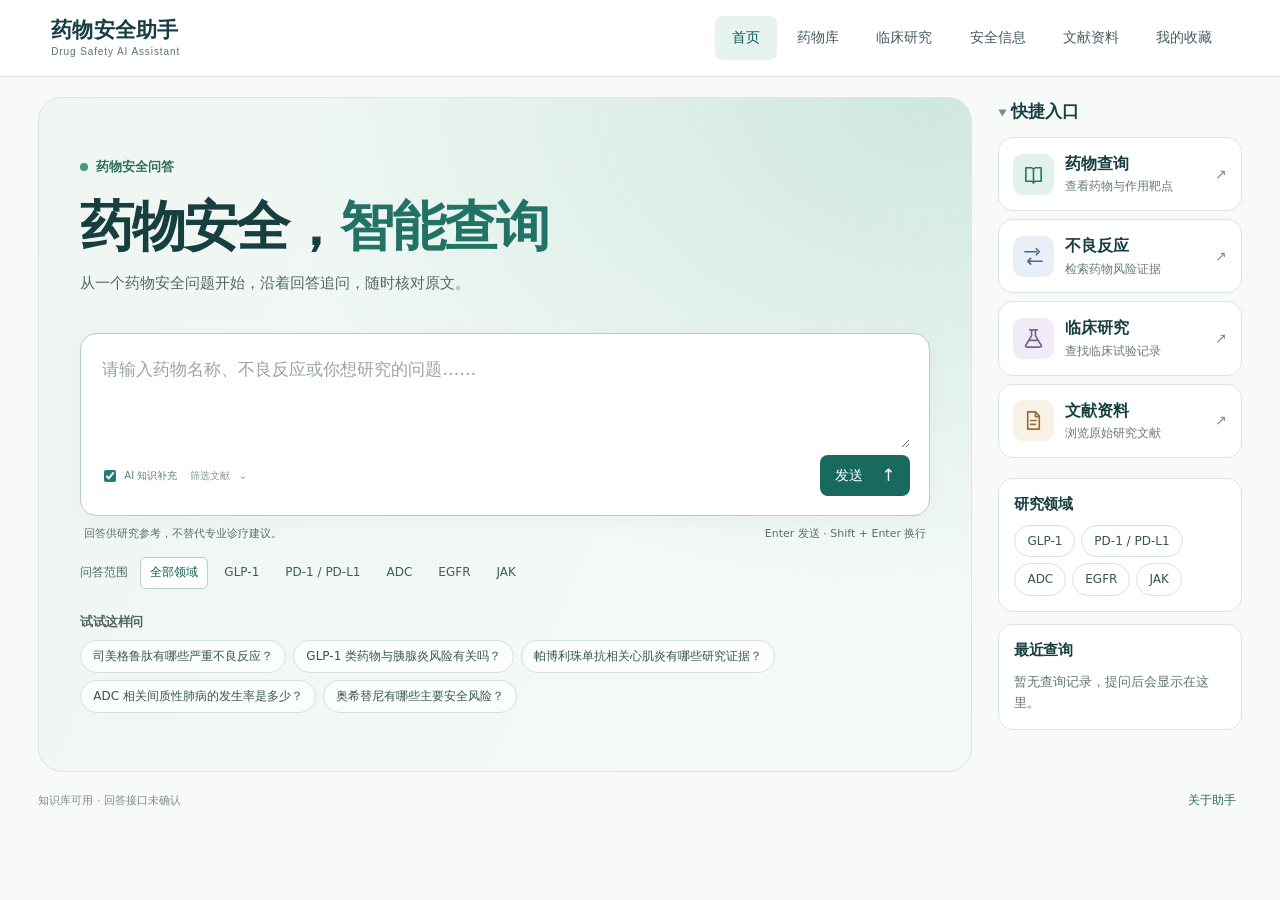
==== commit e347ee4e: "Give consecutive answers a spacious chat pane and right-hand shortcuts" ====
--- a/index.html
+++ b/index.html
@@ -1,10 +1,10 @@
 <!doctype html>
 <html lang="zh-CN">
-<head><meta charset="utf-8"><meta name="viewport" content="width=device-width, initial-scale=1"><meta name="theme-color" content="#123e43"><title>药物安全助手</title><link rel="icon" type="image/svg+xml" href="data:image/svg+xml,%3Csvg%20xmlns%3D%22http%3A%2F%2Fwww.w3.org%2F2000%2Fsvg%22%20viewBox%3D%220%200%2048%2048%22%20width%3D%2240%22%20height%3D%2240%22%20aria-hidden%3D%22true%22%3E%3Crect%20width%3D%2248%22%20height%3D%2248%22%20rx%3D%2211%22%20fill%3D%22%23e2f1e8%22%2F%3E%3Cg%20fill%3D%22none%22%20stroke%3D%22%2320584f%22%20stroke-width%3D%222.5%22%20stroke-linejoin%3D%22round%22%20stroke-linecap%3D%22round%22%3E%3Cg%20transform%3D%22rotate%2842%2024%2023%29%22%3E%3Crect%20x%3D%2217%22%20y%3D%228%22%20width%3D%2214%22%20height%3D%2229%22%20rx%3D%227%22%2F%3E%3Cpath%20d%3D%22M17%2023h14m-10-7v-2%22%2F%3E%3C%2Fg%3E%3Cpath%20d%3D%22M28%2038h9%22%2F%3E%3C%2Fg%3E%3C%2Fsvg%3E"><link rel="stylesheet" href="./static/style.css?v=home2"><link rel="stylesheet" href="./static/home-ia.css"><link rel="stylesheet" href="./static/navigation.css"></head>
+<head><meta charset="utf-8"><meta name="viewport" content="width=device-width, initial-scale=1"><meta name="theme-color" content="#123e43"><title>药物安全助手</title><link rel="icon" type="image/svg+xml" href="data:image/svg+xml,%3Csvg%20xmlns%3D%22http%3A%2F%2Fwww.w3.org%2F2000%2Fsvg%22%20viewBox%3D%220%200%2048%2048%22%20width%3D%2240%22%20height%3D%2240%22%20aria-hidden%3D%22true%22%3E%3Crect%20width%3D%2248%22%20height%3D%2248%22%20rx%3D%2211%22%20fill%3D%22%23e2f1e8%22%2F%3E%3Cg%20fill%3D%22none%22%20stroke%3D%22%2320584f%22%20stroke-width%3D%222.5%22%20stroke-linejoin%3D%22round%22%20stroke-linecap%3D%22round%22%3E%3Cg%20transform%3D%22rotate%2842%2024%2023%29%22%3E%3Crect%20x%3D%2217%22%20y%3D%228%22%20width%3D%2214%22%20height%3D%2229%22%20rx%3D%227%22%2F%3E%3Cpath%20d%3D%22M17%2023h14m-10-7v-2%22%2F%3E%3C%2Fg%3E%3Cpath%20d%3D%22M28%2038h9%22%2F%3E%3C%2Fg%3E%3C%2Fsvg%3E"><link rel="stylesheet" href="./static/style.css?v=home2"><link rel="stylesheet" href="./static/home-ia.css?v=dialogue"><link rel="stylesheet" href="./static/navigation.css"></head>
 <body class="home"><drug-navigation></drug-navigation>
 <main id="main" class="home-main">
-<section class="query-hero">
-<header id="welcome"><div class="home-label"><span></span> 药物安全问答</div><h1>药物安全，<strong>智能查询</strong></h1><p>从药物信息到不良反应，从临床研究到医学文献，为药物安全研究提供一站式智能支持。</p></header>
+<section class="query-hero"><div class="thread-bar"><strong>药物安全问答</strong><button id="new-chat" type="button">＋ 新对话</button></div>
+<header id="welcome"><div class="home-label"><span></span> 药物安全问答</div><h1>药物安全，<strong>智能查询</strong></h1><p>从一个药物安全问题开始，沿着回答追问，随时核对原文。</p></header>
 <section id="conversation" aria-live="polite" aria-label="问答记录"></section>
   <div class="composer-dock">
     <form id="form">
@@ -17,11 +17,11 @@
   </div>
 <div class="scope-row"><span>问答范围</span><div id="ask-areas" role="group" aria-label="问答检索范围"><button type="button" class="scope-chip" data-category="" aria-pressed="true">全部领域</button></div></div><div class="home-examples landing-only"><h2>试试这样问</h2><div class="examples"><button type="button" data-question="司美格鲁肽有哪些严重不良反应？">司美格鲁肽有哪些严重不良反应？</button><button type="button" data-question="GLP-1 类药物与胰腺炎风险有关吗？">GLP-1 类药物与胰腺炎风险有关吗？</button><button type="button" data-question="帕博利珠单抗相关心肌炎有哪些研究证据？">帕博利珠单抗相关心肌炎有哪些研究证据？</button><button type="button" data-question="ADC 相关间质性肺病的发生率是多少？">ADC 相关间质性肺病的发生率是多少？</button><button type="button" data-question="奥希替尼有哪些主要安全风险？">奥希替尼有哪些主要安全风险？</button></div></div>
 </section>
-<section class="landing-only home-links"><h2>快捷入口</h2><div class="shortcut-grid"><a href="./workspace.html#explorer"><i><svg viewBox="0 0 24 24" aria-hidden="true"><path d="M4 5h6a3 3 0 0 1 2 2 3 3 0 0 1 2-2h6v14h-6a3 3 0 0 0-2 2 3 3 0 0 0-2-2H4z M12 7v14"/></svg></i><span><b>药物查询</b><small>查看药物与作用靶点</small></span><em>↗</em></a><a href="./workspace.html#safety-library"><i><svg viewBox="0 0 24 24" aria-hidden="true"><path d="M3 7h12m0-3 3 3-3 3 M6 17h15m-12-3-3 3 3 3"/></svg></i><span><b>不良反应</b><small>检索药物风险证据</small></span><em>↗</em></a><a href="./workspace.html#trials"><i><svg viewBox="0 0 24 24" aria-hidden="true"><path d="M8 3h8m-6 0v6L4 19q-1 2 2 2h12q3 0 2-2L14 9V3 M8 14h8"/></svg></i><span><b>临床研究</b><small>查找临床试验记录</small></span><em>↗</em></a><a href="./workspace.html#literature"><i><svg viewBox="0 0 24 24" aria-hidden="true"><path d="M6 3h8l4 4v14H6z M14 3v5h4 M9 12h6m-6 4h5"/></svg></i><span><b>文献资料</b><small>浏览原始研究文献</small></span><em>↗</em></a></div></section>
-<div class="landing-only lower-grid"><section><h2>研究领域</h2><div id="home-areas"></div></section>
+<aside class="home-rail"><details class="home-links" open><summary>快捷入口</summary><div class="shortcut-grid"><a href="./workspace.html#explorer"><i><svg viewBox="0 0 24 24" aria-hidden="true"><path d="M4 5h6a3 3 0 0 1 2 2 3 3 0 0 1 2-2h6v14h-6a3 3 0 0 0-2 2 3 3 0 0 0-2-2H4z M12 7v14"/></svg></i><span><b>药物查询</b><small>查看药物与作用靶点</small></span><em>↗</em></a><a href="./workspace.html#safety-library"><i><svg viewBox="0 0 24 24" aria-hidden="true"><path d="M3 7h12m0-3 3 3-3 3 M6 17h15m-12-3-3 3 3 3"/></svg></i><span><b>不良反应</b><small>检索药物风险证据</small></span><em>↗</em></a><a href="./workspace.html#trials"><i><svg viewBox="0 0 24 24" aria-hidden="true"><path d="M8 3h8m-6 0v6L4 19q-1 2 2 2h12q3 0 2-2L14 9V3 M8 14h8"/></svg></i><span><b>临床研究</b><small>查找临床试验记录</small></span><em>↗</em></a><a href="./workspace.html#literature"><i><svg viewBox="0 0 24 24" aria-hidden="true"><path d="M6 3h8l4 4v14H6z M14 3v5h4 M9 12h6m-6 4h5"/></svg></i><span><b>文献资料</b><small>浏览原始研究文献</small></span><em>↗</em></a></div></details>
+<div class="lower-grid"><section><h2>研究领域</h2><div id="home-areas"></div></section>
 <section><h2>最近查询</h2><div id="home-recent"></div></section></div>
-<footer class="home-footer"><span id="status" role="status">连接知识库中</span><div><button id="new-chat">开始新问答</button><button id="settings">关于助手</button></div></footer></main>
-<script type="module" src="./static/navigation.mjs"></script><script type="module" src="./static/home-ui.mjs"></script>
+</aside><footer class="home-footer"><span id="status" role="status">连接知识库中</span><div><button id="settings">关于助手</button></div></footer></main>
+<script type="module" src="./static/navigation.mjs"></script><script type="module" src="./static/home-ui.mjs?v=dialogue"></script>
 <dialog id="dialog"><form method="dialog"><span class="eyebrow">ABOUT THIS ASSISTANT</span><h2>从文献出发，让问题更清楚。</h2><p>问答默认跨领域检索。你也可以在提问前限定研究领域。优先检索已有文献，再由 DeepSeek 组织回答；有出处的结论附引用，点开可查看原文和 PDF 页码。</p><p>知识库未覆盖的部分允许模型补充，并在对应段落标注“知识补充”。这些内容没有经过当前文献库核验，也不是实时联网信息。引用与逐字引文检查不等于医学结论已获验证。</p><p>等待区展示实际处理阶段，不展示模型内部推理。本版本在浏览器中按关键词和药物别名检索，不运行原版向量模型。同一次对话可以追问，开始新问答或刷新后会清除对话上下文。最近问题与主动收藏的回答保存在当前浏览器，请勿输入个人病历。</p><div id="connection-options" hidden><label for="api-url">后端地址</label><input id="api-url" type="url" placeholder="https://your-api.example.com"><button id="save" value="save">保存连接</button></div><button value="cancel" class="dialog-close">知道了</button></form></dialog>
-<script src="./static/config.js?v=126d5b24" defer></script><script src="./static/static-client.mjs" type="module"></script><script src="./static/app.js?v=ia3" defer></script>
+<script src="./static/config.js?v=126d5b24" defer></script><script src="./static/static-client.mjs" type="module"></script><script src="./static/app.js?v=dialogue" defer></script>
 </body></html>
--- a/static/home-ia.css
+++ b/static/home-ia.css
@@ -45,3 +45,60 @@
 .scope-chip{border:1px solid transparent;color:#405e56;background:transparent;padding:5px 9px;border-radius:6px;font-size:12px}
 .scope-chip:hover,.scope-chip[aria-pressed=true]{background:#fff;border-color:#b5d1c7;color:#135e50}
 .answer-actions{display:flex;gap:8px;margin-top:12px}.answer-actions button{border:1px solid #c5d8ce;background:white;border-radius:8px;padding:6px 13px;color:#225e51}
+
+/* Conversation surface and companion navigation */
+.home-main {
+  display:grid; grid-template-columns:minmax(0,1fr) clamp(225px,19vw,298px);
+  gap:18px 26px; max-width:1640px; padding:20px clamp(16px,3vw,48px) 16px;
+  align-items:start;
+}
+.query-hero {min-width:0;padding:clamp(24px,3.2vw,56px);min-height:min(680px,75dvh);display:flex;flex-direction:column;justify-content:center}
+.home .query-hero #welcome {margin-bottom:12px}
+.home .query-hero #question {min-height:95px;font-size:17px}
+.home-rail {min-width:0}
+.home-rail .home-links,.home-rail .lower-grid {margin:0}
+.home-links summary {font-weight:700;font-size:17px;cursor:pointer;margin:0 0 12px}
+.home-links summary::marker {color:#739088;font-size:.72em}
+.home-rail .shortcut-grid,.home-rail .lower-grid {display:grid;grid-template-columns:1fr;gap:8px}
+.home-rail .shortcut-grid a {padding:13px 14px}
+.home-rail .lower-grid {margin-top:20px;gap:12px}
+.home-rail .lower-grid section {padding:15px}
+.home-rail h2 {font-size:15px;margin-bottom:10px}
+.home-rail #home-recent button {overflow-wrap:anywhere;max-width:100%}
+.home-footer {grid-column:1/-1;padding:0}
+.thread-bar {display:none}
+.query-hero:has(#welcome[hidden]) {
+  display:grid;grid-template-rows:auto minmax(0,1fr) auto auto;
+  justify-content:stretch; height:calc(100dvh - var(--header-height,76px) - 48px);
+  min-height:400px; background:white!important;border:1px solid #dce7e3!important;
+  border-radius:18px;overflow:hidden;
+}
+.query-hero:has(#welcome[hidden]) .thread-bar {
+  display:flex;align-items:center;justify-content:space-between;padding:11px 22px;
+  border-bottom:1px solid #e5eeea;font-size:15px;
+}
+.thread-bar button {border:1px solid #c9dbd3;background:white;color:#276756;border-radius:8px;padding:6px 12px}
+.home #conversation {overflow:auto;min-height:0;scroll-padding:16px;padding:8px clamp(16px,3.5vw,64px)}
+.home .turn {margin:18px auto 40px;max-width:94ch}
+.home .question-row {margin-bottom:23px}
+.home .user-question {font-size:16px;background:#e6f2ec;max-width:86%}
+.home .answer-content {font-size:17px;line-height:1.85;padding-left:0}
+.home .assistant-heading {font-size:15px}
+.query-hero:has(#welcome[hidden]) .composer-dock {padding:10px clamp(12px,2.5vw,40px) 6px;grid-row:4}
+.query-hero:has(#welcome[hidden]) .scope-row {margin:0;padding:5px clamp(12px,2.5vw,40px) 0;border-top:1px solid #e3eae7;grid-row:3}
+.query-hero:has(#welcome[hidden]) #question {min-height:48px;max-height:15dvh}
+@media(max-width:820px){
+  .home-main {display:block;padding:12px}
+  .query-hero {min-height:auto;padding:24px 16px}
+  .home-rail {margin:16px 2px}
+  .home-rail .lower-grid {grid-template-columns:repeat(auto-fit,minmax(min(100%,210px),1fr))}
+  .home-links summary {margin:0 0 8px}
+  .home-rail .shortcut-grid {grid-template-columns:repeat(2,minmax(0,1fr))}
+  .query-hero:has(#welcome[hidden]) {height:calc(100dvh - var(--header-height,112px) - 20px);min-height:320px}
+  .home #conversation {padding:4px 14px}
+  .home .answer-content {font-size:16px}
+  .query-hero:has(#welcome[hidden]) .scope-row {flex-wrap:nowrap;gap:4px;font-size:11px}
+  .query-hero:has(#welcome[hidden]) .scope-row>span {display:none}
+  .query-hero:has(#welcome[hidden]) #ask-areas {gap:2px}
+  .query-hero:has(#welcome[hidden]) .scope-chip {padding:3px 6px;font-size:11px}
+}
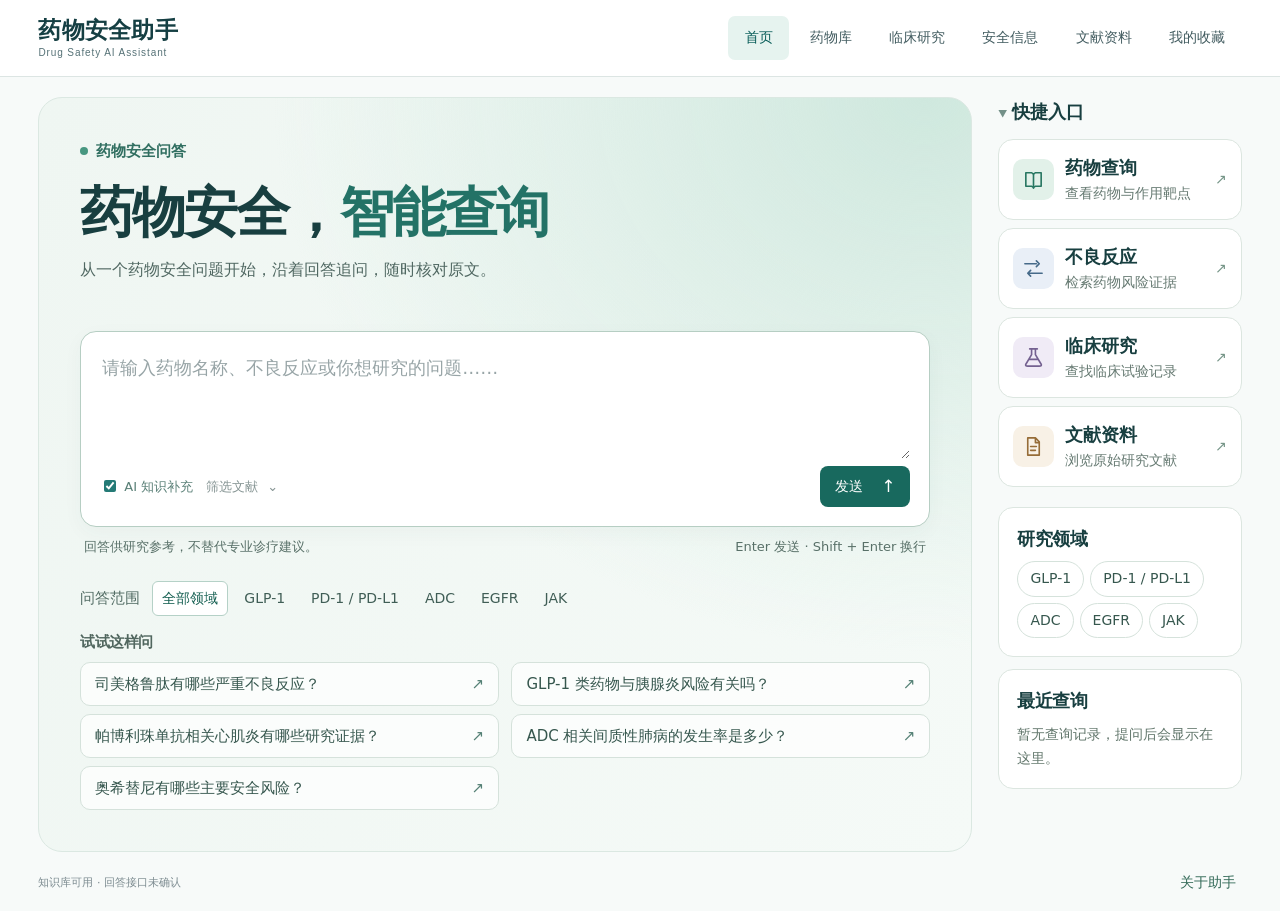
==== commit 2a6455e6: "Align the home header and scale research prompts to the viewport" ====
--- a/index.html
+++ b/index.html
@@ -1,6 +1,6 @@
 <!doctype html>
 <html lang="zh-CN">
-<head><meta charset="utf-8"><meta name="viewport" content="width=device-width, initial-scale=1"><meta name="theme-color" content="#123e43"><title>药物安全助手</title><link rel="icon" type="image/svg+xml" href="data:image/svg+xml,%3Csvg%20xmlns%3D%22http%3A%2F%2Fwww.w3.org%2F2000%2Fsvg%22%20viewBox%3D%220%200%2048%2048%22%20width%3D%2240%22%20height%3D%2240%22%20aria-hidden%3D%22true%22%3E%3Crect%20width%3D%2248%22%20height%3D%2248%22%20rx%3D%2211%22%20fill%3D%22%23e2f1e8%22%2F%3E%3Cg%20fill%3D%22none%22%20stroke%3D%22%2320584f%22%20stroke-width%3D%222.5%22%20stroke-linejoin%3D%22round%22%20stroke-linecap%3D%22round%22%3E%3Cg%20transform%3D%22rotate%2842%2024%2023%29%22%3E%3Crect%20x%3D%2217%22%20y%3D%228%22%20width%3D%2214%22%20height%3D%2229%22%20rx%3D%227%22%2F%3E%3Cpath%20d%3D%22M17%2023h14m-10-7v-2%22%2F%3E%3C%2Fg%3E%3Cpath%20d%3D%22M28%2038h9%22%2F%3E%3C%2Fg%3E%3C%2Fsvg%3E"><link rel="stylesheet" href="./static/style.css?v=home2"><link rel="stylesheet" href="./static/home-ia.css?v=dialogue"><link rel="stylesheet" href="./static/navigation.css"></head>
+<head><meta charset="utf-8"><meta name="viewport" content="width=device-width, initial-scale=1"><meta name="theme-color" content="#123e43"><title>药物安全助手</title><link rel="icon" type="image/svg+xml" href="data:image/svg+xml,%3Csvg%20xmlns%3D%22http%3A%2F%2Fwww.w3.org%2F2000%2Fsvg%22%20viewBox%3D%220%200%2048%2048%22%20width%3D%2240%22%20height%3D%2240%22%20aria-hidden%3D%22true%22%3E%3Crect%20width%3D%2248%22%20height%3D%2248%22%20rx%3D%2211%22%20fill%3D%22%23e2f1e8%22%2F%3E%3Cg%20fill%3D%22none%22%20stroke%3D%22%2320584f%22%20stroke-width%3D%222.5%22%20stroke-linejoin%3D%22round%22%20stroke-linecap%3D%22round%22%3E%3Cg%20transform%3D%22rotate%2842%2024%2023%29%22%3E%3Crect%20x%3D%2217%22%20y%3D%228%22%20width%3D%2214%22%20height%3D%2229%22%20rx%3D%227%22%2F%3E%3Cpath%20d%3D%22M17%2023h14m-10-7v-2%22%2F%3E%3C%2Fg%3E%3Cpath%20d%3D%22M28%2038h9%22%2F%3E%3C%2Fg%3E%3C%2Fsvg%3E"><link rel="stylesheet" href="./static/style.css?v=home2"><link rel="stylesheet" href="./static/home-ia.css?v=aligned"><link rel="stylesheet" href="./static/navigation.css"></head>
 <body class="home"><drug-navigation></drug-navigation>
 <main id="main" class="home-main">
 <section class="query-hero"><div class="thread-bar"><strong>药物安全问答</strong><button id="new-chat" type="button">＋ 新对话</button></div>
--- a/static/home-ia.css
+++ b/static/home-ia.css
@@ -102,3 +102,44 @@
   .query-hero:has(#welcome[hidden]) #ask-areas {gap:2px}
   .query-hero:has(#welcome[hidden]) .scope-chip {padding:3px 6px;font-size:11px}
 }
+
+/* Keep the wordmark and the workspace on the same page grid. */
+.home {--workspace-width:1640px;--workspace-gutter:clamp(16px,3vw,48px)}
+.home .home-main,.home drug-navigation .ds-bar {
+  max-width:var(--workspace-width);padding-inline:var(--workspace-gutter)
+}
+.home .ds-brand strong {font-size:23px}
+.home .home-label,.home .home-examples h2,.home .scope-row {font-size:15px}
+.home .fallback-option,.home .filter-toggle,.home .composer-note {font-size:13px}
+.home .scope-chip,.home #home-areas a,.home #home-recent,.home .home-footer {font-size:14px}
+.home .shortcut-grid b {font-size:18px}
+.home .shortcut-grid small {font-size:14px}
+.home .home-links summary,.home .home-rail h2 {font-size:18px}
+@media(min-width:821px) {
+  .home #welcome p {font-size:clamp(16px,1.15vw,19px)}
+  .home .query-hero:has(#welcome:not([hidden])) {
+    min-height:calc(100dvh - var(--header-height,76px) - 76px);
+    justify-content:space-evenly;gap:10px
+  }
+  .home .home-examples {margin-top:6px}
+  .home .examples {display:grid;grid-template-columns:repeat(2,minmax(0,1fr));gap:8px 12px}
+  .home .examples button {
+    display:flex;align-items:center;justify-content:space-between;gap:8px;
+    min-height:44px;padding:9px 14px;font-size:15px;text-align:left;
+    border-radius:10px;line-height:1.5
+  }
+  .home .examples button::after {content:'↗';color:#548075;flex:none}
+  .home .home-rail .shortcut-grid a {min-height:81px}
+  .home .home-rail .lower-grid section {padding:18px}
+  .home .query-hero:has(#welcome:not([hidden])) #question {min-height:clamp(86px,12dvh,145px);font-size:18px}
+}
+@media(min-width:1250px) and (min-height:960px) {
+  .home .examples button {font-size:17px;min-height:54px}
+  .home .home-links summary {font-size:21px}
+  .home .home-rail .shortcut-grid a {min-height:94px}
+}
+@media(max-width:820px) {
+  .home {--workspace-gutter:12px}
+  .home .examples button {font-size:14px}
+  .home .scope-chip {font-size:13px}
+}
